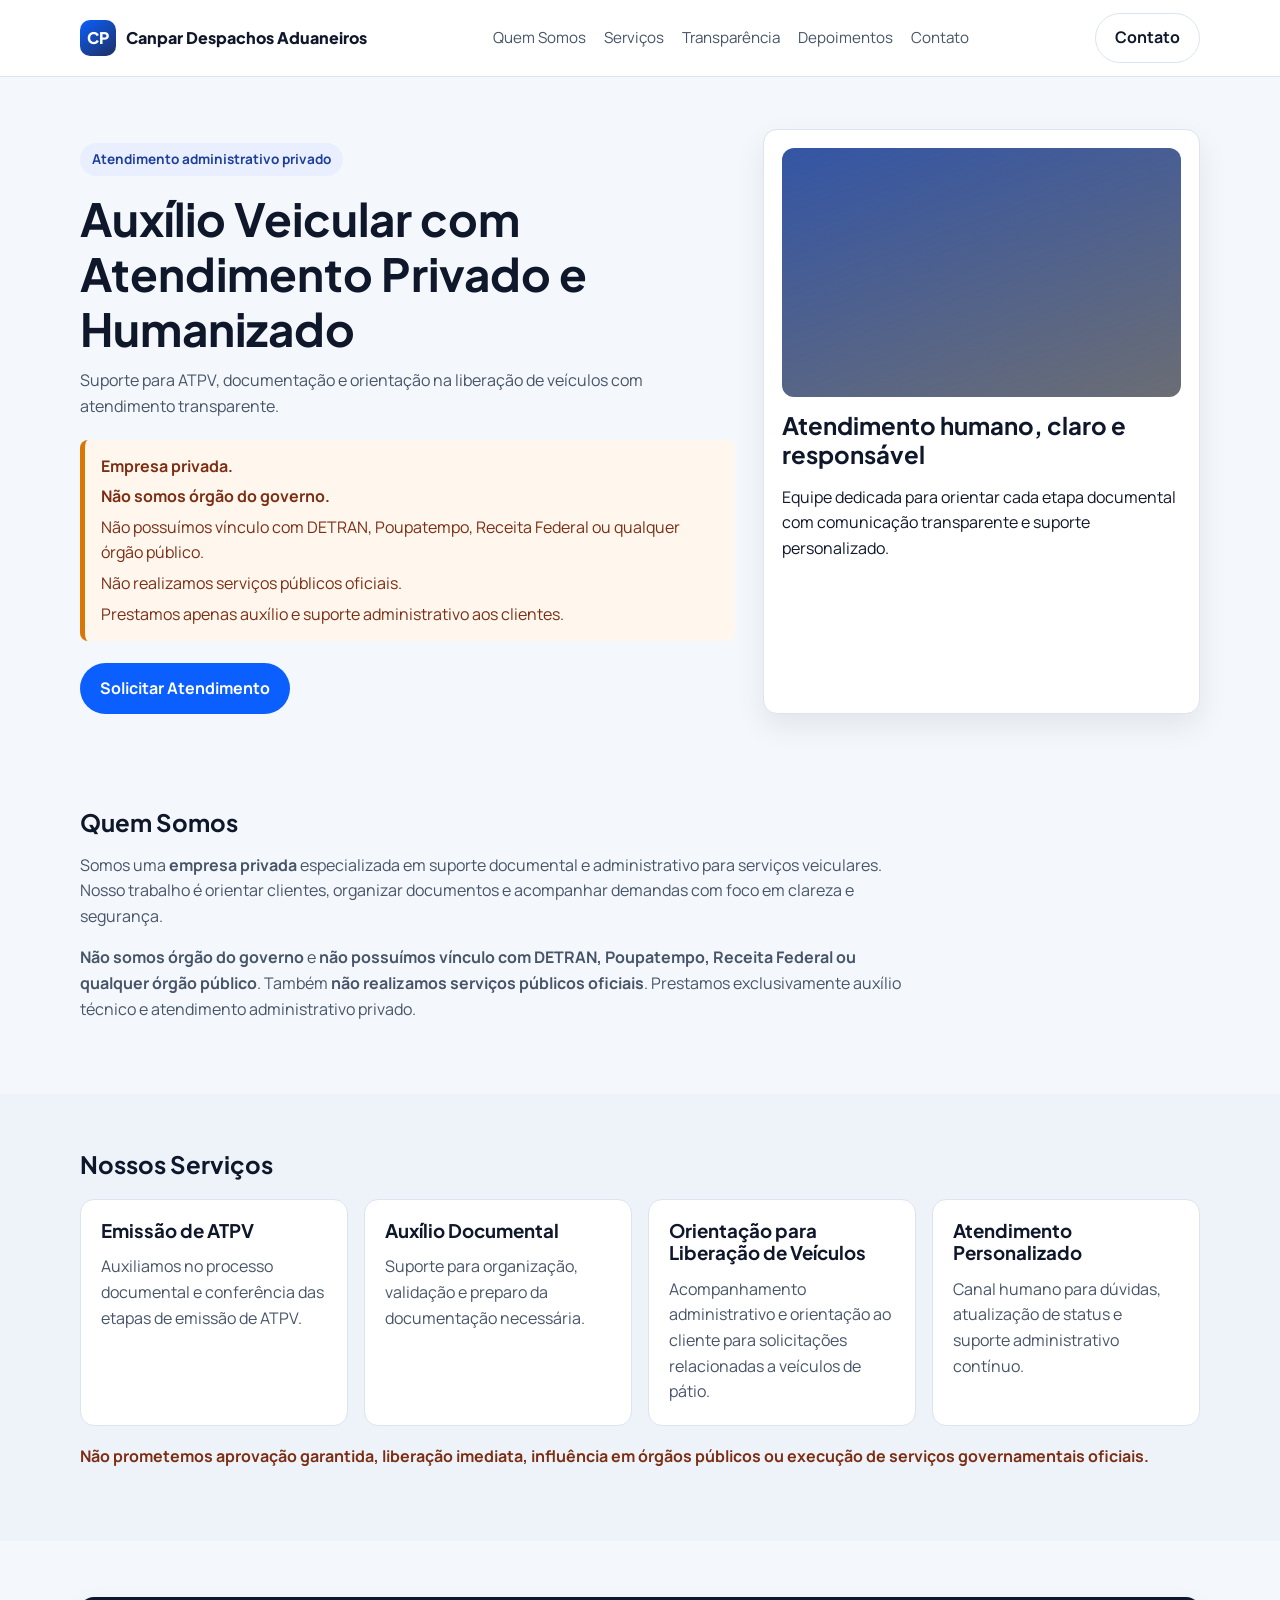
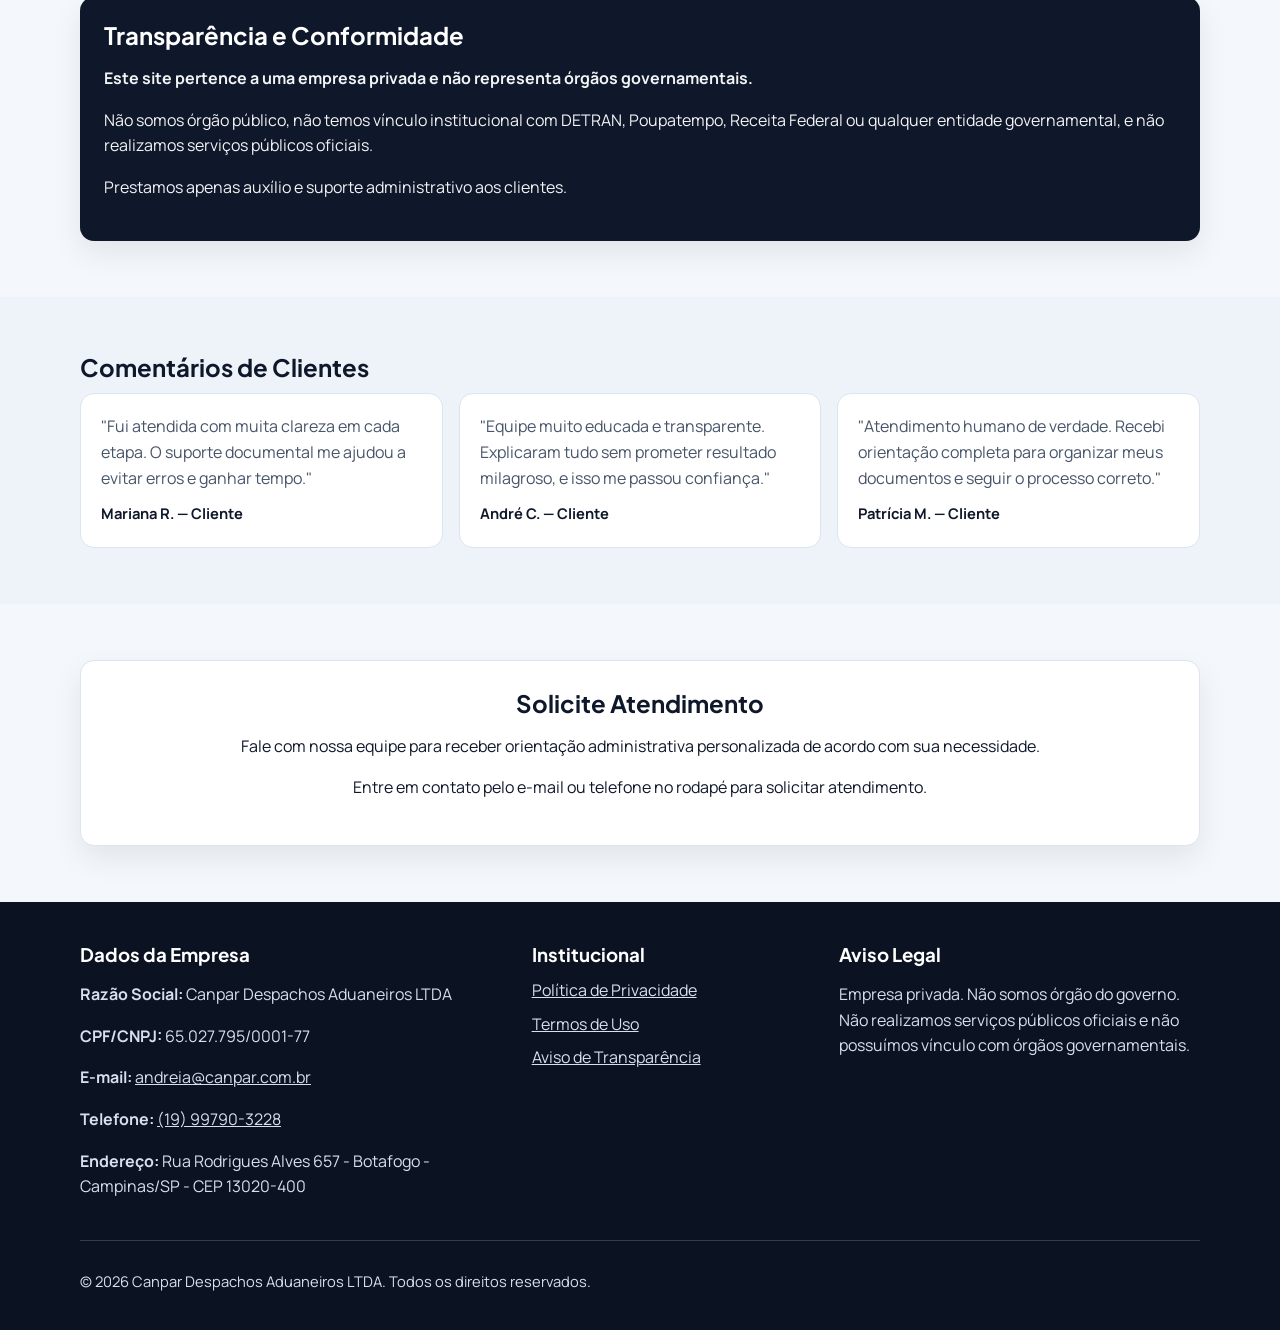
==== index.html @ b1c25ee6 "Add files via upload" ====
<!DOCTYPE html>
<html lang="pt-BR">
  <head>
    <meta charset="UTF-8" />
    <meta name="viewport" content="width=device-width, initial-scale=1.0" />
    <title>Canpar Despachos Aduaneiros | Atendimento Humanizado</title>
    <meta
      name="description"
      content="Empresa privada de auxílio veicular com suporte em ATPV, documentação e orientação administrativa para clientes."
    />
    <link rel="preconnect" href="https://fonts.googleapis.com" />
    <link rel="preconnect" href="https://fonts.gstatic.com" crossorigin />
    <link
      href="https://fonts.googleapis.com/css2?family=Manrope:wght@400;500;600;700;800&family=Plus+Jakarta+Sans:wght@500;600;700;800&display=swap"
      rel="stylesheet"
    />
    <link rel="stylesheet" href="./styles.css" />
  </head>
  <body>
    <header class="header">
      <div class="container nav">
        <a href="#inicio" class="logo" aria-label="Início">
          <span class="logo-mark">CP</span>
          <span class="logo-text">Canpar Despachos Aduaneiros</span>
        </a>
        <nav class="menu" aria-label="Navegação principal">
          <a href="#quem-somos">Quem Somos</a>
          <a href="#servicos">Serviços</a>
          <a href="#transparencia">Transparência</a>
          <a href="#depoimentos">Depoimentos</a>
          <a href="#contato">Contato</a>
        </nav>
        <a class="btn btn-secondary" href="#contato">Contato</a>
      </div>
    </header>

    <main id="inicio">
      <section class="hero">
        <div class="container hero-grid">
          <div class="hero-content">
            <p class="badge">Atendimento administrativo privado</p>
            <h1>Auxílio Veicular com Atendimento Privado e Humanizado</h1>
            <p class="subtitle">
              Suporte para ATPV, documentação e orientação na liberação de veículos com atendimento
              transparente.
            </p>

            <div class="hero-alert">
              <p><strong>Empresa privada.</strong></p>
              <p><strong>Não somos órgão do governo.</strong></p>
              <p>
                Não possuímos vínculo com DETRAN, Poupatempo, Receita Federal ou qualquer órgão
                público.
              </p>
              <p>Não realizamos serviços públicos oficiais.</p>
              <p>Prestamos apenas auxílio e suporte administrativo aos clientes.</p>
            </div>

            <div class="hero-actions">
              <a class="btn btn-primary" href="#contato">Solicitar Atendimento</a>
            </div>
          </div>

          <aside class="hero-card" aria-label="Ambiente de atendimento">
            <div class="hero-card-image" role="img" aria-label="Escritório moderno com atendimento ao cliente"></div>
            <h2>Atendimento humano, claro e responsável</h2>
            <p>
              Equipe dedicada para orientar cada etapa documental com comunicação transparente e suporte
              personalizado.
            </p>
          </aside>
        </div>
      </section>

      <section id="quem-somos" class="section">
        <div class="container">
          <h2>Quem Somos</h2>
          <p class="section-text">
            Somos uma <strong>empresa privada</strong> especializada em suporte documental e
            administrativo para serviços veiculares. Nosso trabalho é orientar clientes, organizar
            documentos e acompanhar demandas com foco em clareza e segurança.
          </p>
          <p class="section-text">
            <strong>Não somos órgão do governo</strong> e
            <strong>não possuímos vínculo com DETRAN, Poupatempo, Receita Federal ou qualquer órgão público</strong>.
            Também <strong>não realizamos serviços públicos oficiais</strong>. Prestamos exclusivamente
            auxílio técnico e atendimento administrativo privado.
          </p>
        </div>
      </section>

      <section id="servicos" class="section alt">
        <div class="container">
          <h2>Nossos Serviços</h2>
          <div class="cards">
            <article class="card">
              <h3>Emissão de ATPV</h3>
              <p>Auxiliamos no processo documental e conferência das etapas de emissão de ATPV.</p>
            </article>
            <article class="card">
              <h3>Auxílio Documental</h3>
              <p>Suporte para organização, validação e preparo da documentação necessária.</p>
            </article>
            <article class="card">
              <h3>Orientação para Liberação de Veículos</h3>
              <p>
                Acompanhamento administrativo e orientação ao cliente para solicitações relacionadas a
                veículos de pátio.
              </p>
            </article>
            <article class="card">
              <h3>Atendimento Personalizado</h3>
              <p>Canal humano para dúvidas, atualização de status e suporte administrativo contínuo.</p>
            </article>
          </div>
          <p class="disclaimer-inline">
            Não prometemos aprovação garantida, liberação imediata, influência em órgãos públicos ou
            execução de serviços governamentais oficiais.
          </p>
        </div>
      </section>

      <section id="transparencia" class="section">
        <div class="container">
          <div class="transparency-box">
            <h2>Transparência e Conformidade</h2>
            <p>
              <strong>Este site pertence a uma empresa privada e não representa órgãos governamentais.</strong>
            </p>
            <p>
              Não somos órgão público, não temos vínculo institucional com DETRAN, Poupatempo, Receita
              Federal ou qualquer entidade governamental, e não realizamos serviços públicos oficiais.
            </p>
            <p>Prestamos apenas auxílio e suporte administrativo aos clientes.</p>
          </div>
        </div>
      </section>

      <section id="depoimentos" class="section alt">
        <div class="container">
          <h2>Comentários de Clientes</h2>
          <div class="testimonials">
            <article class="testimonial">
              <p>
                "Fui atendida com muita clareza em cada etapa. O suporte documental me ajudou a evitar
                erros e ganhar tempo."
              </p>
              <span>Mariana R. — Cliente</span>
            </article>
            <article class="testimonial">
              <p>
                "Equipe muito educada e transparente. Explicaram tudo sem prometer resultado milagroso,
                e isso me passou confiança."
              </p>
              <span>André C. — Cliente</span>
            </article>
            <article class="testimonial">
              <p>
                "Atendimento humano de verdade. Recebi orientação completa para organizar meus documentos
                e seguir o processo correto."
              </p>
              <span>Patrícia M. — Cliente</span>
            </article>
          </div>
        </div>
      </section>

      <section id="contato" class="section">
        <div class="container contact-box">
          <h2>Solicite Atendimento</h2>
          <p>
            Fale com nossa equipe para receber orientação administrativa personalizada de acordo com sua
            necessidade.
          </p>
          <p>
            Entre em contato pelo e-mail ou telefone no rodapé para solicitar atendimento.
          </p>
        </div>
      </section>
    </main>

    <footer class="footer">
      <div class="container footer-grid">
        <div>
          <h3>Dados da Empresa</h3>
          <p><strong>Razão Social:</strong> <span data-company-name></span></p>
          <p><strong>CPF/CNPJ:</strong> <span data-company-document></span></p>
          <p><strong>E-mail:</strong> <a data-company-email href="#"></a></p>
          <p><strong>Telefone:</strong> <a data-company-phone href="#"></a></p>
          <p><strong>Endereço:</strong> <span data-company-address></span></p>
        </div>
        <div>
          <h3>Institucional</h3>
          <ul>
            <li><a href="./politica-de-privacidade.html">Política de Privacidade</a></li>
            <li><a href="./termos-de-uso.html">Termos de Uso</a></li>
            <li><a href="./aviso-de-transparencia.html">Aviso de Transparência</a></li>
          </ul>
        </div>
        <div>
          <h3>Aviso Legal</h3>
          <p>
            Empresa privada. Não somos órgão do governo. Não realizamos serviços públicos oficiais e não
            possuímos vínculo com órgãos governamentais.
          </p>
        </div>
      </div>
      <div class="container footer-bottom">
        <p>© <span data-current-year></span> <span data-company-name></span>. Todos os direitos reservados.</p>
      </div>
    </footer>

    <script src="./script.js"></script>
  </body>
</html>
---- styles.css ----
:root {
  --bg: #f4f7fb;
  --surface: #ffffff;
  --ink: #0f172a;
  --muted: #475569;
  --primary: #0b5fff;
  --primary-dark: #0848c2;
  --accent: #00a86b;
  --border: #dbe4ef;
  --radius: 14px;
  --shadow: 0 12px 30px rgba(15, 23, 42, 0.08);
}

*,
*::before,
*::after {
  box-sizing: border-box;
}

html,
body {
  margin: 0;
  padding: 0;
}

body {
  font-family: "Manrope", sans-serif;
  color: var(--ink);
  background: var(--bg);
  line-height: 1.6;
}

a {
  color: inherit;
  text-decoration: none;
}

.container {
  width: min(1120px, 92%);
  margin: 0 auto;
}

.header {
  position: sticky;
  top: 0;
  z-index: 20;
  background: rgba(255, 255, 255, 0.95);
  border-bottom: 1px solid var(--border);
  backdrop-filter: blur(8px);
}

.nav {
  min-height: 76px;
  display: flex;
  align-items: center;
  justify-content: space-between;
  gap: 16px;
}

.logo {
  display: flex;
  align-items: center;
  gap: 10px;
  font-family: "Plus Jakarta Sans", sans-serif;
  font-weight: 800;
}

.logo-mark {
  display: inline-flex;
  align-items: center;
  justify-content: center;
  width: 36px;
  height: 36px;
  border-radius: 10px;
  color: #fff;
  background: linear-gradient(145deg, var(--primary), #1e2f5e);
}

.menu {
  display: flex;
  align-items: center;
  gap: 18px;
  font-size: 0.95rem;
  color: var(--muted);
}

.menu a:hover {
  color: var(--ink);
}

.btn {
  display: inline-flex;
  align-items: center;
  justify-content: center;
  border-radius: 999px;
  border: 1px solid transparent;
  padding: 0.72rem 1.2rem;
  font-weight: 700;
  transition: 0.2s ease;
}

.btn-primary {
  background: var(--primary);
  color: #fff;
}

.btn-primary:hover {
  background: var(--primary-dark);
}

.btn-secondary {
  border-color: var(--border);
  background: var(--surface);
  color: var(--ink);
}

.btn-secondary:hover {
  border-color: #b8c7db;
}

.hero {
  padding: 52px 0 38px;
}

.hero-grid {
  display: grid;
  grid-template-columns: 1.2fr 0.8fr;
  gap: 28px;
  align-items: stretch;
}

.badge {
  display: inline-flex;
  padding: 6px 12px;
  border-radius: 999px;
  background: #e9efff;
  color: #1d3e9d;
  font-weight: 700;
  font-size: 0.85rem;
  margin-bottom: 16px;
}

h1,
h2,
h3 {
  margin: 0 0 12px;
  line-height: 1.2;
  font-family: "Plus Jakarta Sans", sans-serif;
}

h1 {
  font-size: clamp(1.9rem, 4vw, 2.85rem);
}

.subtitle {
  margin: 0 0 20px;
  color: var(--muted);
  max-width: 68ch;
}

.hero-alert {
  border-left: 5px solid #d97706;
  background: #fff7ed;
  border-radius: 8px;
  padding: 14px 16px;
  margin-bottom: 22px;
  color: #7c2d12;
}

.hero-alert p {
  margin: 0 0 5px;
}

.hero-alert p:last-child {
  margin-bottom: 0;
}

.hero-actions {
  display: flex;
  flex-wrap: wrap;
  gap: 12px;
}

.hero-card {
  background: var(--surface);
  border: 1px solid var(--border);
  border-radius: var(--radius);
  padding: 18px;
  box-shadow: var(--shadow);
}

.hero-card-image {
  width: 100%;
  aspect-ratio: 16 / 10;
  border-radius: 12px;
  margin-bottom: 14px;
  background:
    linear-gradient(160deg, rgba(13, 53, 148, 0.84), rgba(8, 12, 24, 0.6)),
    url("https://images.unsplash.com/photo-1497366216548-37526070297c?auto=format&fit=crop&w=1200&q=80")
      center/cover no-repeat;
}

.section {
  padding: 56px 0;
}

.alt {
  background: #eef3fa;
}

.section-text {
  color: var(--muted);
  max-width: 84ch;
}

.cards {
  display: grid;
  grid-template-columns: repeat(4, 1fr);
  gap: 16px;
  margin-top: 20px;
}

.card {
  background: var(--surface);
  border: 1px solid var(--border);
  border-radius: var(--radius);
  padding: 20px;
}

.card p {
  color: var(--muted);
  margin: 0;
}

.disclaimer-inline {
  margin-top: 18px;
  font-weight: 700;
  color: #7c2d12;
}

.transparency-box {
  background: #0f172a;
  color: #fff;
  border-radius: var(--radius);
  padding: 24px;
  box-shadow: var(--shadow);
}

.transparency-box p {
  opacity: 0.95;
}

.testimonials {
  display: grid;
  grid-template-columns: repeat(3, 1fr);
  gap: 16px;
}

.testimonial {
  background: var(--surface);
  border: 1px solid var(--border);
  border-radius: var(--radius);
  padding: 20px;
}

.testimonial p {
  margin: 0 0 10px;
  color: var(--muted);
}

.testimonial span {
  font-weight: 700;
  font-size: 0.92rem;
}

.contact-box {
  text-align: center;
  background: var(--surface);
  border: 1px solid var(--border);
  border-radius: var(--radius);
  padding: 28px;
  box-shadow: var(--shadow);
}

.footer {
  background: #0b1222;
  color: #d8e0ef;
  padding-top: 42px;
}

.footer-grid {
  display: grid;
  grid-template-columns: 1.2fr 0.8fr 1fr;
  gap: 18px;
}

.footer h3 {
  color: #fff;
}

.footer ul {
  list-style: none;
  padding: 0;
  margin: 0;
}

.footer li {
  margin-bottom: 8px;
}

.footer a {
  text-decoration: underline;
}

.footer-bottom {
  border-top: 1px solid rgba(216, 224, 239, 0.2);
  margin-top: 24px;
  padding: 14px 0 22px;
  font-size: 0.92rem;
}

@media (max-width: 1024px) {
  .menu {
    display: none;
  }

  .hero-grid {
    grid-template-columns: 1fr;
  }

  .cards {
    grid-template-columns: repeat(2, 1fr);
  }

  .testimonials {
    grid-template-columns: 1fr;
  }

  .footer-grid {
    grid-template-columns: 1fr;
  }
}

@media (max-width: 640px) {
  .hero {
    padding-top: 30px;
  }

  .cards {
    grid-template-columns: 1fr;
  }

}
.main-content {
  display: none;
}

.white-wrap {
  min-height: 100vh;
  display: flex;
  flex-direction: column;
  justify-content: center;
  align-items: center;
  text-align: center;
  padding: 24px;
  background: #f4f7fb;
  color: #1f2937;
}

.white-wrap h2 {
  margin: 0 0 8px;
  font-size: 32px;
}

.white-wrap p {
  margin: 0;
  color: #4b5563;
}
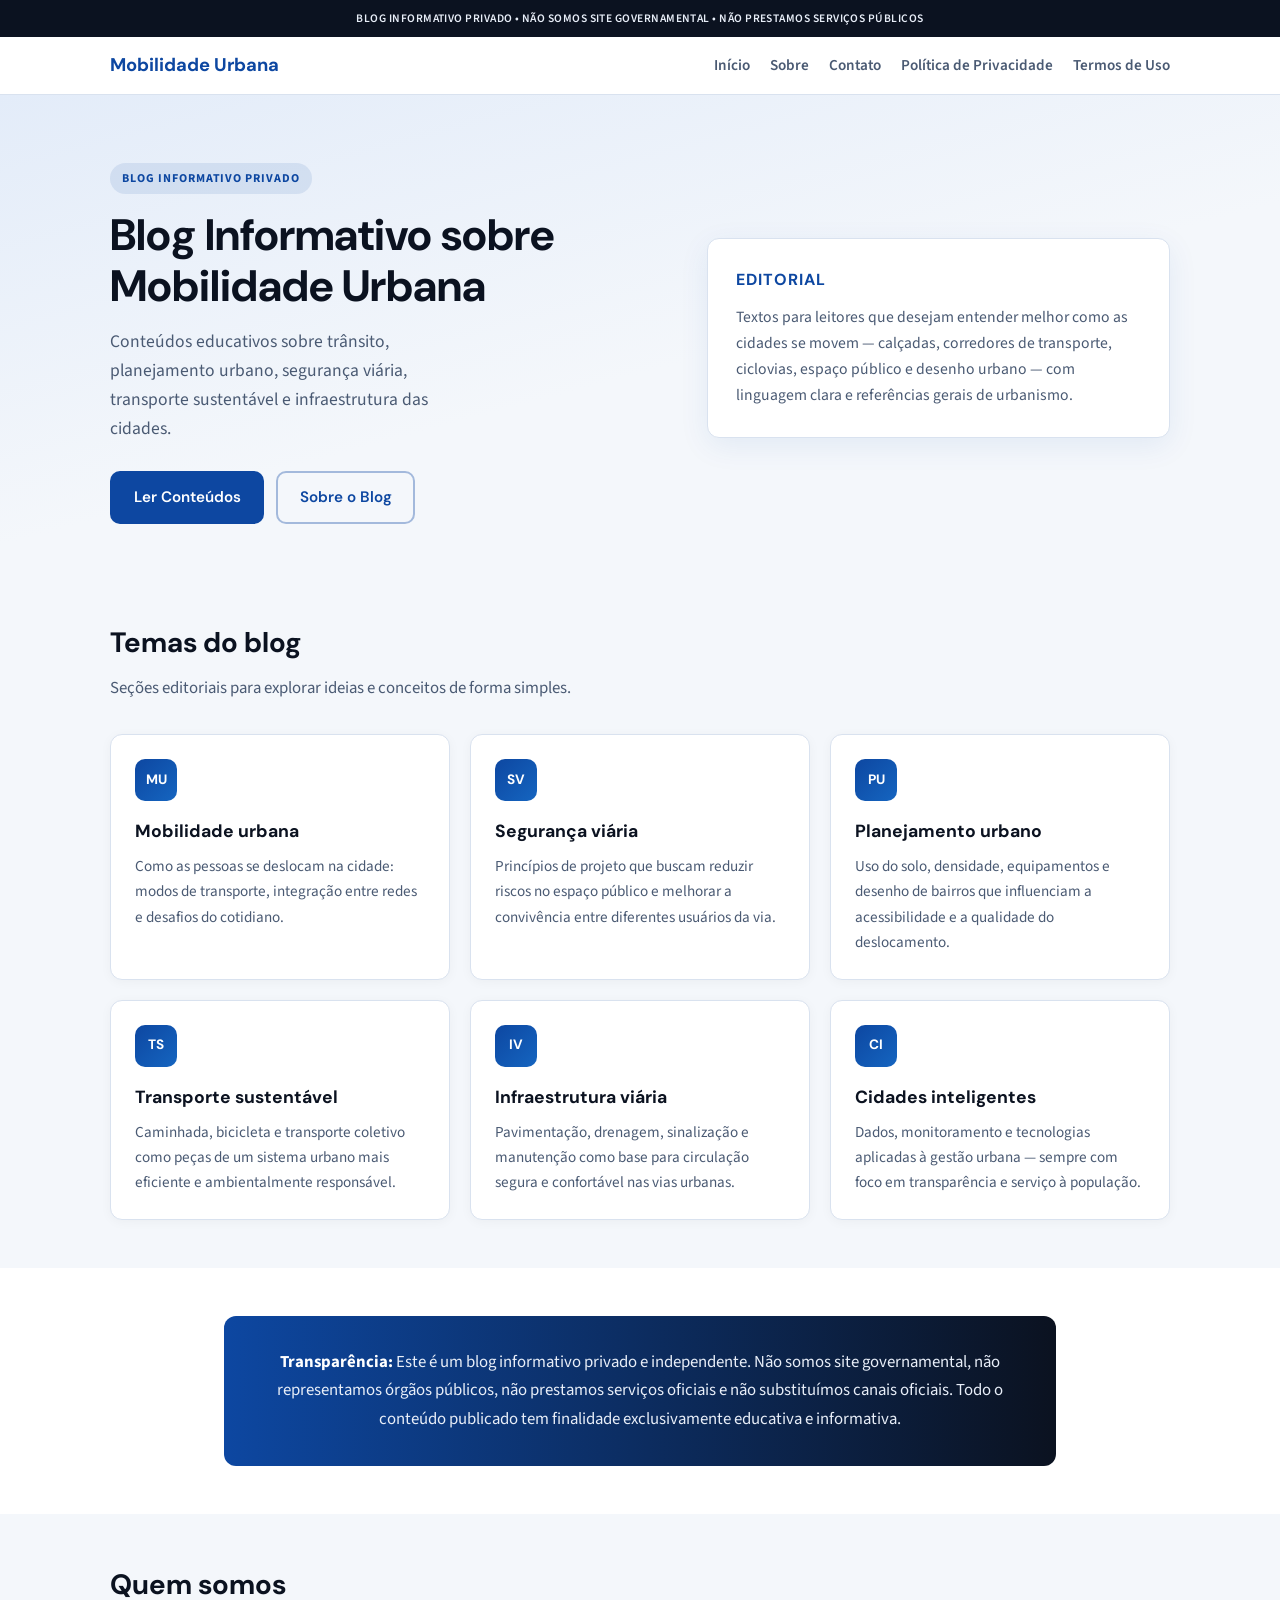
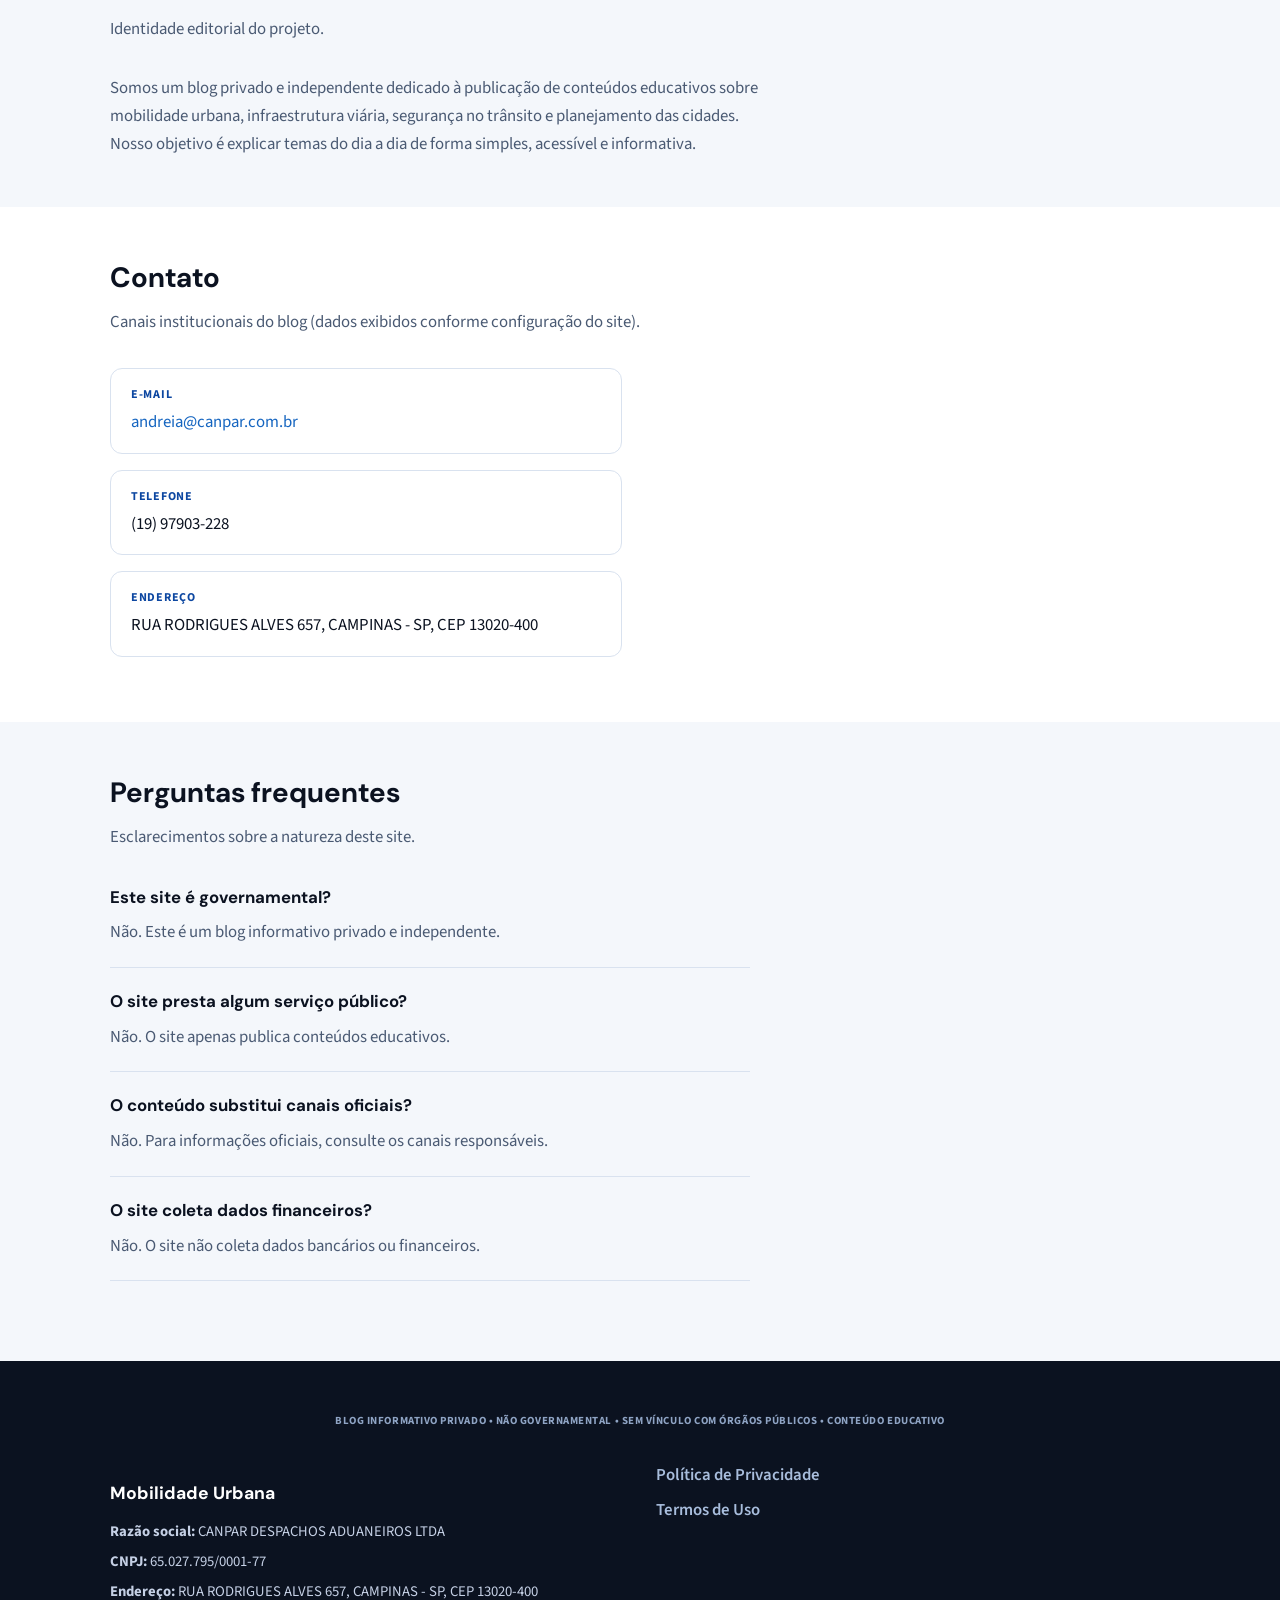
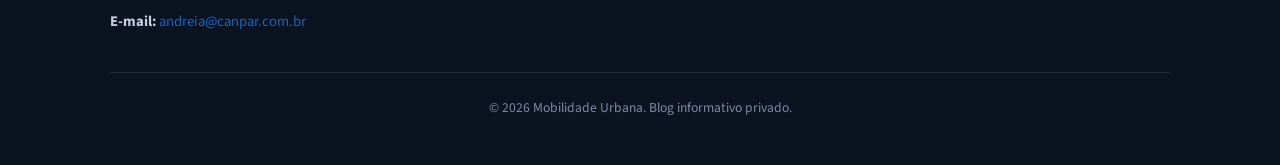
==== commit aebebded: "Add files via upload" ====
--- a/index.html
+++ b/index.html
@@ -1,215 +1,250 @@
-<!DOCTYPE html>
-<html lang="pt-BR">
-  <head>
-    <meta charset="UTF-8" />
-    <meta name="viewport" content="width=device-width, initial-scale=1.0" />
-    <title>Canpar Despachos Aduaneiros | Atendimento Humanizado</title>
-    <meta
-      name="description"
-      content="Empresa privada de auxílio veicular com suporte em ATPV, documentação e orientação administrativa para clientes."
-    />
-    <link rel="preconnect" href="https://fonts.googleapis.com" />
-    <link rel="preconnect" href="https://fonts.gstatic.com" crossorigin />
-    <link
-      href="https://fonts.googleapis.com/css2?family=Manrope:wght@400;500;600;700;800&family=Plus+Jakarta+Sans:wght@500;600;700;800&display=swap"
-      rel="stylesheet"
-    />
-    <link rel="stylesheet" href="./styles.css" />
-  </head>
-  <body>
-    <header class="header">
-      <div class="container nav">
-        <a href="#inicio" class="logo" aria-label="Início">
-          <span class="logo-mark">CP</span>
-          <span class="logo-text">Canpar Despachos Aduaneiros</span>
-        </a>
-        <nav class="menu" aria-label="Navegação principal">
-          <a href="#quem-somos">Quem Somos</a>
-          <a href="#servicos">Serviços</a>
-          <a href="#transparencia">Transparência</a>
-          <a href="#depoimentos">Depoimentos</a>
-          <a href="#contato">Contato</a>
-        </nav>
-        <a class="btn btn-secondary" href="#contato">Contato</a>
-      </div>
-    </header>
-
-    <main id="inicio">
-      <section class="hero">
-        <div class="container hero-grid">
-          <div class="hero-content">
-            <p class="badge">Atendimento administrativo privado</p>
-            <h1>Auxílio Veicular com Atendimento Privado e Humanizado</h1>
-            <p class="subtitle">
-              Suporte para ATPV, documentação e orientação na liberação de veículos com atendimento
-              transparente.
-            </p>
-
-            <div class="hero-alert">
-              <p><strong>Empresa privada.</strong></p>
-              <p><strong>Não somos órgão do governo.</strong></p>
-              <p>
-                Não possuímos vínculo com DETRAN, Poupatempo, Receita Federal ou qualquer órgão
-                público.
-              </p>
-              <p>Não realizamos serviços públicos oficiais.</p>
-              <p>Prestamos apenas auxílio e suporte administrativo aos clientes.</p>
-            </div>
-
-            <div class="hero-actions">
-              <a class="btn btn-primary" href="#contato">Solicitar Atendimento</a>
-            </div>
-          </div>
-
-          <aside class="hero-card" aria-label="Ambiente de atendimento">
-            <div class="hero-card-image" role="img" aria-label="Escritório moderno com atendimento ao cliente"></div>
-            <h2>Atendimento humano, claro e responsável</h2>
-            <p>
-              Equipe dedicada para orientar cada etapa documental com comunicação transparente e suporte
-              personalizado.
-            </p>
-          </aside>
-        </div>
-      </section>
-
-      <section id="quem-somos" class="section">
-        <div class="container">
-          <h2>Quem Somos</h2>
-          <p class="section-text">
-            Somos uma <strong>empresa privada</strong> especializada em suporte documental e
-            administrativo para serviços veiculares. Nosso trabalho é orientar clientes, organizar
-            documentos e acompanhar demandas com foco em clareza e segurança.
-          </p>
-          <p class="section-text">
-            <strong>Não somos órgão do governo</strong> e
-            <strong>não possuímos vínculo com DETRAN, Poupatempo, Receita Federal ou qualquer órgão público</strong>.
-            Também <strong>não realizamos serviços públicos oficiais</strong>. Prestamos exclusivamente
-            auxílio técnico e atendimento administrativo privado.
-          </p>
-        </div>
-      </section>
-
-      <section id="servicos" class="section alt">
-        <div class="container">
-          <h2>Nossos Serviços</h2>
-          <div class="cards">
-            <article class="card">
-              <h3>Emissão de ATPV</h3>
-              <p>Auxiliamos no processo documental e conferência das etapas de emissão de ATPV.</p>
-            </article>
-            <article class="card">
-              <h3>Auxílio Documental</h3>
-              <p>Suporte para organização, validação e preparo da documentação necessária.</p>
-            </article>
-            <article class="card">
-              <h3>Orientação para Liberação de Veículos</h3>
-              <p>
-                Acompanhamento administrativo e orientação ao cliente para solicitações relacionadas a
-                veículos de pátio.
-              </p>
-            </article>
-            <article class="card">
-              <h3>Atendimento Personalizado</h3>
-              <p>Canal humano para dúvidas, atualização de status e suporte administrativo contínuo.</p>
-            </article>
-          </div>
-          <p class="disclaimer-inline">
-            Não prometemos aprovação garantida, liberação imediata, influência em órgãos públicos ou
-            execução de serviços governamentais oficiais.
-          </p>
-        </div>
-      </section>
-
-      <section id="transparencia" class="section">
-        <div class="container">
-          <div class="transparency-box">
-            <h2>Transparência e Conformidade</h2>
-            <p>
-              <strong>Este site pertence a uma empresa privada e não representa órgãos governamentais.</strong>
-            </p>
-            <p>
-              Não somos órgão público, não temos vínculo institucional com DETRAN, Poupatempo, Receita
-              Federal ou qualquer entidade governamental, e não realizamos serviços públicos oficiais.
-            </p>
-            <p>Prestamos apenas auxílio e suporte administrativo aos clientes.</p>
-          </div>
-        </div>
-      </section>
-
-      <section id="depoimentos" class="section alt">
-        <div class="container">
-          <h2>Comentários de Clientes</h2>
-          <div class="testimonials">
-            <article class="testimonial">
-              <p>
-                "Fui atendida com muita clareza em cada etapa. O suporte documental me ajudou a evitar
-                erros e ganhar tempo."
-              </p>
-              <span>Mariana R. — Cliente</span>
-            </article>
-            <article class="testimonial">
-              <p>
-                "Equipe muito educada e transparente. Explicaram tudo sem prometer resultado milagroso,
-                e isso me passou confiança."
-              </p>
-              <span>André C. — Cliente</span>
-            </article>
-            <article class="testimonial">
-              <p>
-                "Atendimento humano de verdade. Recebi orientação completa para organizar meus documentos
-                e seguir o processo correto."
-              </p>
-              <span>Patrícia M. — Cliente</span>
-            </article>
-          </div>
-        </div>
-      </section>
-
-      <section id="contato" class="section">
-        <div class="container contact-box">
-          <h2>Solicite Atendimento</h2>
-          <p>
-            Fale com nossa equipe para receber orientação administrativa personalizada de acordo com sua
-            necessidade.
-          </p>
-          <p>
-            Entre em contato pelo e-mail ou telefone no rodapé para solicitar atendimento.
-          </p>
-        </div>
-      </section>
-    </main>
-
-    <footer class="footer">
-      <div class="container footer-grid">
-        <div>
-          <h3>Dados da Empresa</h3>
-          <p><strong>Razão Social:</strong> <span data-company-name></span></p>
-          <p><strong>CPF/CNPJ:</strong> <span data-company-document></span></p>
-          <p><strong>E-mail:</strong> <a data-company-email href="#"></a></p>
-          <p><strong>Telefone:</strong> <a data-company-phone href="#"></a></p>
-          <p><strong>Endereço:</strong> <span data-company-address></span></p>
-        </div>
-        <div>
-          <h3>Institucional</h3>
-          <ul>
-            <li><a href="./politica-de-privacidade.html">Política de Privacidade</a></li>
-            <li><a href="./termos-de-uso.html">Termos de Uso</a></li>
-            <li><a href="./aviso-de-transparencia.html">Aviso de Transparência</a></li>
-          </ul>
-        </div>
-        <div>
-          <h3>Aviso Legal</h3>
-          <p>
-            Empresa privada. Não somos órgão do governo. Não realizamos serviços públicos oficiais e não
-            possuímos vínculo com órgãos governamentais.
-          </p>
-        </div>
-      </div>
-      <div class="container footer-bottom">
-        <p>© <span data-current-year></span> <span data-company-name></span>. Todos os direitos reservados.</p>
-      </div>
-    </footer>
-
-    <script src="./script.js"></script>
-  </body>
-</html>+<!DOCTYPE html>
+<html lang="pt-BR">
+  <head>
+    <meta charset="UTF-8" />
+    <meta name="viewport" content="width=device-width, initial-scale=1" />
+    <meta
+      name="description"
+      content="Blog informativo privado sobre mobilidade urbana, planejamento das cidades, segurança viária e infraestrutura. Conteúdo educativo, sem vínculo governamental."
+    />
+    <title>Blog Informativo — Mobilidade Urbana</title>
+    <link rel="preconnect" href="https://fonts.googleapis.com" />
+    <link rel="preconnect" href="https://fonts.gstatic.com" crossorigin />
+    <link
+      href="https://fonts.googleapis.com/css2?family=DM+Sans:ital,opsz,wght@0,9..40,500;0,9..40,700;1,9..40,500&family=Source+Sans+3:ital,wght@0,400;0,600;1,400&display=swap"
+      rel="stylesheet"
+    />
+    <link rel="stylesheet" href="css/styles.css" />
+  </head>
+  <body>
+    <a class="skip-link" href="#conteudo-principal">Ir para o conteúdo</a>
+
+    <div class="top-bar" role="note">
+      BLOG INFORMATIVO PRIVADO • NÃO SOMOS SITE GOVERNAMENTAL • NÃO PRESTAMOS SERVIÇOS PÚBLICOS
+    </div>
+
+    <header class="site-header">
+      <div class="header-inner">
+        <a class="logo" href="index.html" aria-label="Página inicial"
+          ><span data-site-brand></span></a
+        >
+        <button
+          class="nav-toggle"
+          type="button"
+          data-nav-toggle
+          aria-expanded="false"
+          aria-controls="menu-principal"
+        >
+          Menu
+        </button>
+        <nav class="nav-main" id="menu-principal" data-nav-panel aria-label="Principal">
+          <ul>
+            <li><a href="#inicio">Início</a></li>
+            <li><a href="#sobre">Sobre</a></li>
+            <li><a href="#contato">Contato</a></li>
+            <li><a href="privacidade.html">Política de Privacidade</a></li>
+            <li><a href="termos.html">Termos de Uso</a></li>
+          </ul>
+        </nav>
+      </div>
+    </header>
+
+    <main id="conteudo-principal">
+      <section id="inicio" class="hero" aria-labelledby="hero-titulo">
+        <div class="wrap hero-grid">
+          <div>
+            <p class="hero-badge">Blog informativo privado</p>
+            <h1 id="hero-titulo">Blog Informativo sobre Mobilidade Urbana</h1>
+            <p class="lead">
+              Conteúdos educativos sobre trânsito, planejamento urbano, segurança viária, transporte
+              sustentável e infraestrutura das cidades.
+            </p>
+            <div class="hero-actions">
+              <a class="btn btn-primary" href="#temas">Ler Conteúdos</a>
+              <a class="btn btn-ghost" href="#sobre">Sobre o Blog</a>
+            </div>
+          </div>
+          <aside class="hero-panel" aria-label="Resumo editorial">
+            <h2>Editorial</h2>
+            <p>
+              Textos para leitores que desejam entender melhor como as cidades se movem — calçadas,
+              corredores de transporte, ciclovias, espaço público e desenho urbano — com linguagem
+              clara e referências gerais de urbanismo.
+            </p>
+          </aside>
+        </div>
+      </section>
+
+      <section id="temas" class="section" aria-labelledby="temas-titulo">
+        <div class="wrap">
+          <header class="section-head">
+            <h2 id="temas-titulo">Temas do blog</h2>
+            <p>Seções editoriais para explorar ideias e conceitos de forma simples.</p>
+          </header>
+          <div class="cards">
+            <article class="card">
+              <div class="card-icon" aria-hidden="true">MU</div>
+              <h3>Mobilidade urbana</h3>
+              <p>
+                Como as pessoas se deslocam na cidade: modos de transporte, integração entre redes e
+                desafios do cotidiano.
+              </p>
+            </article>
+            <article class="card">
+              <div class="card-icon" aria-hidden="true">SV</div>
+              <h3>Segurança viária</h3>
+              <p>
+                Princípios de projeto que buscam reduzir riscos no espaço público e melhorar a
+                convivência entre diferentes usuários da via.
+              </p>
+            </article>
+            <article class="card">
+              <div class="card-icon" aria-hidden="true">PU</div>
+              <h3>Planejamento urbano</h3>
+              <p>
+                Uso do solo, densidade, equipamentos e desenho de bairros que influenciam a
+                acessibilidade e a qualidade do deslocamento.
+              </p>
+            </article>
+            <article class="card">
+              <div class="card-icon" aria-hidden="true">TS</div>
+              <h3>Transporte sustentável</h3>
+              <p>
+                Caminhada, bicicleta e transporte coletivo como peças de um sistema urbano mais
+                eficiente e ambientalmente responsável.
+              </p>
+            </article>
+            <article class="card">
+              <div class="card-icon" aria-hidden="true">IV</div>
+              <h3>Infraestrutura viária</h3>
+              <p>
+                Pavimentação, drenagem, sinalização e manutenção como base para circulação segura e
+                confortável nas vias urbanas.
+              </p>
+            </article>
+            <article class="card">
+              <div class="card-icon" aria-hidden="true">CI</div>
+              <h3>Cidades inteligentes</h3>
+              <p>
+                Dados, monitoramento e tecnologias aplicadas à gestão urbana — sempre com foco em
+                transparência e serviço à população.
+              </p>
+            </article>
+          </div>
+        </div>
+      </section>
+
+      <section class="section section-alt" aria-label="Aviso de transparência">
+        <div class="wrap">
+          <p class="notice">
+            <strong>Transparência:</strong> Este é um blog informativo privado e independente. Não
+            somos site governamental, não representamos órgãos públicos, não prestamos serviços
+            oficiais e não substituímos canais oficiais. Todo o conteúdo publicado tem finalidade
+            exclusivamente educativa e informativa.
+          </p>
+        </div>
+      </section>
+
+      <section id="sobre" class="section" aria-labelledby="sobre-titulo">
+        <div class="wrap">
+          <header class="section-head">
+            <h2 id="sobre-titulo">Quem somos</h2>
+            <p>Identidade editorial do projeto.</p>
+          </header>
+          <div class="about-block">
+            <p>
+              Somos um blog privado e independente dedicado à publicação de conteúdos educativos
+              sobre mobilidade urbana, infraestrutura viária, segurança no trânsito e planejamento
+              das cidades. Nosso objetivo é explicar temas do dia a dia de forma simples, acessível e
+              informativa.
+            </p>
+          </div>
+        </div>
+      </section>
+
+      <section id="contato" class="section section-alt" aria-labelledby="contato-titulo">
+        <div class="wrap">
+          <header class="section-head">
+            <h2 id="contato-titulo">Contato</h2>
+            <p>Canais institucionais do blog (dados exibidos conforme configuração do site).</p>
+          </header>
+          <dl class="contact-grid">
+            <div class="contact-item">
+              <dt>E-mail</dt>
+              <dd><a data-site="email"></a></dd>
+            </div>
+            <div class="contact-item">
+              <dt>Telefone</dt>
+              <dd data-site="telefone"></dd>
+            </div>
+            <div class="contact-item">
+              <dt>Endereço</dt>
+              <dd data-site="endereco"></dd>
+            </div>
+          </dl>
+        </div>
+      </section>
+
+      <section class="section" aria-labelledby="faq-titulo">
+        <div class="wrap">
+          <header class="section-head">
+            <h2 id="faq-titulo">Perguntas frequentes</h2>
+            <p>Esclarecimentos sobre a natureza deste site.</p>
+          </header>
+          <ul class="faq-list">
+            <li class="faq-item">
+              <h3>Este site é governamental?</h3>
+              <p>Não. Este é um blog informativo privado e independente.</p>
+            </li>
+            <li class="faq-item">
+              <h3>O site presta algum serviço público?</h3>
+              <p>Não. O site apenas publica conteúdos educativos.</p>
+            </li>
+            <li class="faq-item">
+              <h3>O conteúdo substitui canais oficiais?</h3>
+              <p>Não. Para informações oficiais, consulte os canais responsáveis.</p>
+            </li>
+            <li class="faq-item">
+              <h3>O site coleta dados financeiros?</h3>
+              <p>Não. O site não coleta dados bancários ou financeiros.</p>
+            </li>
+          </ul>
+        </div>
+      </section>
+    </main>
+
+    <footer class="site-footer">
+      <div class="wrap">
+        <p class="footer-disclaimer">
+          BLOG INFORMATIVO PRIVADO • NÃO GOVERNAMENTAL • SEM VÍNCULO COM ÓRGÃOS PÚBLICOS • CONTEÚDO
+          EDUCATIVO
+        </p>
+        <div class="footer-grid">
+          <div>
+            <p class="footer-brand" data-site-brand></p>
+            <div class="footer-meta">
+              <p><strong>Razão social:</strong> <span data-site="razaoSocial"></span></p>
+              <p><strong>CNPJ:</strong> <span data-site="cnpj"></span></p>
+              <p><strong>Endereço:</strong> <span data-site="endereco"></span></p>
+              <p>
+                <strong>E-mail:</strong>
+                <a data-site="email"></a>
+              </p>
+            </div>
+          </div>
+          <div class="footer-links">
+            <a href="privacidade.html">Política de Privacidade</a>
+            <a href="termos.html">Termos de Uso</a>
+          </div>
+        </div>
+        <p class="footer-copy">© <span id="ano-atual"></span> <span data-site-brand></span>. Blog informativo privado.</p>
+      </div>
+    </footer>
+
+    <script src="js/site-config.js"></script>
+    <script src="js/nav.js"></script>
+    <script>
+      document.getElementById("ano-atual").textContent = new Date().getFullYear();
+    </script>
+  </body>
+</html>
--- a/css/styles.css
+++ b/css/styles.css
@@ -0,0 +1,550 @@
+:root {
+  --color-bg: #f4f7fb;
+  --color-surface: #ffffff;
+  --color-ink: #0b1220;
+  --color-muted: #4a5a73;
+  --color-accent: #0d47a1;
+  --color-accent-soft: #1565c0;
+  --color-border: #d9e2ef;
+  --font-display: "DM Sans", system-ui, sans-serif;
+  --font-body: "Source Sans 3", system-ui, sans-serif;
+  --radius: 12px;
+  --shadow: 0 8px 30px rgba(13, 71, 161, 0.08);
+  --max: 1100px;
+}
+
+*,
+*::before,
+*::after {
+  box-sizing: border-box;
+}
+
+html {
+  scroll-behavior: smooth;
+}
+
+body {
+  margin: 0;
+  font-family: var(--font-body);
+  font-size: 1.05rem;
+  line-height: 1.65;
+  color: var(--color-ink);
+  background: var(--color-bg);
+}
+
+@media (prefers-reduced-motion: reduce) {
+  html {
+    scroll-behavior: auto;
+  }
+}
+
+a {
+  color: var(--color-accent-soft);
+  text-decoration: none;
+}
+
+a:hover {
+  text-decoration: underline;
+}
+
+img {
+  max-width: 100%;
+  height: auto;
+}
+
+.skip-link {
+  position: absolute;
+  left: -9999px;
+  z-index: 999;
+  padding: 0.75rem 1rem;
+  background: var(--color-accent);
+  color: #fff;
+}
+
+.skip-link:focus {
+  left: 0.5rem;
+  top: 0.5rem;
+}
+
+.top-bar {
+  background: var(--color-ink);
+  color: #e8eef8;
+  font-size: 0.72rem;
+  letter-spacing: 0.04em;
+  text-transform: uppercase;
+  text-align: center;
+  padding: 0.55rem 1rem;
+  font-weight: 600;
+}
+
+.site-header {
+  background: var(--color-surface);
+  border-bottom: 1px solid var(--color-border);
+  position: sticky;
+  top: 0;
+  z-index: 50;
+}
+
+.header-inner {
+  max-width: var(--max);
+  margin: 0 auto;
+  padding: 0.85rem 1.25rem;
+  display: flex;
+  flex-wrap: wrap;
+  align-items: center;
+  justify-content: space-between;
+  gap: 1rem;
+}
+
+.logo {
+  font-family: var(--font-display);
+  font-weight: 700;
+  font-size: 1.15rem;
+  color: var(--color-ink);
+}
+
+.logo span {
+  color: var(--color-accent);
+}
+
+.nav-toggle {
+  display: none;
+  border: 1px solid var(--color-border);
+  background: var(--color-surface);
+  padding: 0.5rem 0.75rem;
+  border-radius: 8px;
+  cursor: pointer;
+  font-family: inherit;
+  font-size: 0.9rem;
+}
+
+.nav-main ul {
+  list-style: none;
+  margin: 0;
+  padding: 0;
+  display: flex;
+  flex-wrap: wrap;
+  gap: 0.35rem 1.25rem;
+  align-items: center;
+}
+
+.nav-main a {
+  color: var(--color-muted);
+  font-weight: 600;
+  font-size: 0.95rem;
+  text-decoration: none;
+}
+
+.nav-main a:hover {
+  color: var(--color-accent);
+}
+
+.wrap {
+  max-width: var(--max);
+  margin: 0 auto;
+  padding: 0 1.25rem;
+}
+
+.hero {
+  padding: 3.5rem 0 3rem;
+  background: linear-gradient(165deg, #e3ecf9 0%, var(--color-bg) 55%);
+}
+
+.hero-grid {
+  display: grid;
+  gap: 2rem;
+  align-items: center;
+}
+
+@media (min-width: 880px) {
+  .hero-grid {
+    grid-template-columns: 1.1fr 0.9fr;
+  }
+}
+
+.hero-badge {
+  display: inline-block;
+  font-size: 0.75rem;
+  font-weight: 700;
+  letter-spacing: 0.08em;
+  text-transform: uppercase;
+  color: var(--color-accent);
+  background: rgba(13, 71, 161, 0.1);
+  padding: 0.35rem 0.75rem;
+  border-radius: 999px;
+  margin-bottom: 1rem;
+}
+
+.hero h1 {
+  font-family: var(--font-display);
+  font-size: clamp(2rem, 4vw, 2.75rem);
+  line-height: 1.15;
+  margin: 0 0 1rem;
+  color: var(--color-ink);
+}
+
+.hero p.lead {
+  margin: 0 0 1.75rem;
+  color: var(--color-muted);
+  font-size: 1.1rem;
+  max-width: 36ch;
+}
+
+.hero-actions {
+  display: flex;
+  flex-wrap: wrap;
+  gap: 0.75rem;
+}
+
+.btn {
+  display: inline-flex;
+  align-items: center;
+  justify-content: center;
+  padding: 0.75rem 1.35rem;
+  border-radius: 10px;
+  font-family: var(--font-display);
+  font-weight: 600;
+  font-size: 0.95rem;
+  border: 2px solid transparent;
+  cursor: pointer;
+  text-decoration: none;
+  transition: background 0.2s ease, color 0.2s ease, border-color 0.2s ease;
+}
+
+.btn-primary {
+  background: var(--color-accent);
+  color: #fff;
+}
+
+.btn-primary:hover {
+  background: var(--color-accent-soft);
+  color: #fff;
+  text-decoration: none;
+}
+
+.btn-ghost {
+  background: transparent;
+  color: var(--color-accent);
+  border-color: rgba(13, 71, 161, 0.35);
+}
+
+.btn-ghost:hover {
+  background: rgba(13, 71, 161, 0.06);
+  text-decoration: none;
+}
+
+.hero-panel {
+  background: var(--color-surface);
+  border: 1px solid var(--color-border);
+  border-radius: var(--radius);
+  box-shadow: var(--shadow);
+  padding: 1.75rem;
+}
+
+.hero-panel h2 {
+  font-family: var(--font-display);
+  font-size: 1rem;
+  margin: 0 0 0.75rem;
+  color: var(--color-accent);
+  text-transform: uppercase;
+  letter-spacing: 0.06em;
+}
+
+.hero-panel p {
+  margin: 0;
+  color: var(--color-muted);
+  font-size: 0.98rem;
+}
+
+.section {
+  padding: 3rem 0;
+}
+
+.section-alt {
+  background: var(--color-surface);
+}
+
+.section-head {
+  max-width: 40rem;
+  margin-bottom: 2rem;
+}
+
+.section-head h2 {
+  font-family: var(--font-display);
+  font-size: 1.75rem;
+  margin: 0 0 0.5rem;
+}
+
+.section-head p {
+  margin: 0;
+  color: var(--color-muted);
+}
+
+.cards {
+  display: grid;
+  gap: 1.25rem;
+  grid-template-columns: repeat(auto-fill, minmax(260px, 1fr));
+}
+
+.card {
+  background: var(--color-surface);
+  border: 1px solid var(--color-border);
+  border-radius: var(--radius);
+  padding: 1.5rem;
+  box-shadow: 0 2px 12px rgba(11, 18, 32, 0.04);
+  transition: border-color 0.2s ease, box-shadow 0.2s ease;
+}
+
+.card:hover {
+  border-color: rgba(13, 71, 161, 0.35);
+  box-shadow: var(--shadow);
+}
+
+.card-icon {
+  width: 42px;
+  height: 42px;
+  border-radius: 10px;
+  background: linear-gradient(135deg, #0d47a1, #1565c0);
+  color: #fff;
+  display: flex;
+  align-items: center;
+  justify-content: center;
+  font-weight: 700;
+  font-family: var(--font-display);
+  font-size: 0.85rem;
+  margin-bottom: 1rem;
+}
+
+.card h3 {
+  font-family: var(--font-display);
+  font-size: 1.1rem;
+  margin: 0 0 0.5rem;
+}
+
+.card p {
+  margin: 0;
+  color: var(--color-muted);
+  font-size: 0.95rem;
+}
+
+.notice {
+  background: linear-gradient(90deg, #0d47a1, #0b1220);
+  color: #e8eef8;
+  padding: 2rem 1.5rem;
+  border-radius: var(--radius);
+  text-align: center;
+  font-size: 1.05rem;
+  line-height: 1.7;
+  max-width: 52rem;
+  margin: 0 auto;
+}
+
+.notice strong {
+  color: #fff;
+}
+
+.about-block {
+  max-width: 42rem;
+}
+
+.about-block p {
+  color: var(--color-muted);
+  margin: 0 0 1rem;
+}
+
+.about-block p:last-child {
+  margin-bottom: 0;
+}
+
+.faq-list {
+  max-width: 40rem;
+  margin: 0;
+  padding: 0;
+  list-style: none;
+}
+
+.faq-item {
+  border-bottom: 1px solid var(--color-border);
+  padding: 1.25rem 0;
+}
+
+.faq-item:first-child {
+  padding-top: 0;
+}
+
+.faq-item h3 {
+  font-family: var(--font-display);
+  font-size: 1.05rem;
+  margin: 0 0 0.5rem;
+  color: var(--color-ink);
+}
+
+.faq-item p {
+  margin: 0;
+  color: var(--color-muted);
+}
+
+.contact-grid {
+  display: grid;
+  gap: 1rem;
+  max-width: 32rem;
+}
+
+.contact-item {
+  background: var(--color-surface);
+  border: 1px solid var(--color-border);
+  border-radius: var(--radius);
+  padding: 1rem 1.25rem;
+}
+
+.contact-item dt {
+  font-size: 0.75rem;
+  text-transform: uppercase;
+  letter-spacing: 0.06em;
+  color: var(--color-accent);
+  font-weight: 700;
+  margin: 0 0 0.25rem;
+}
+
+.contact-item dd {
+  margin: 0;
+  color: var(--color-ink);
+}
+
+.site-footer {
+  background: var(--color-ink);
+  color: #c5d0e5;
+  padding: 2.5rem 0 2rem;
+  margin-top: 2rem;
+}
+
+.footer-disclaimer {
+  text-align: center;
+  font-size: 0.68rem;
+  font-weight: 700;
+  letter-spacing: 0.05em;
+  text-transform: uppercase;
+  color: #8fa4c4;
+  margin-bottom: 2rem;
+  line-height: 1.6;
+}
+
+.footer-grid {
+  display: grid;
+  gap: 2rem;
+}
+
+@media (min-width: 720px) {
+  .footer-grid {
+    grid-template-columns: 1fr 1fr;
+    align-items: start;
+  }
+}
+
+.footer-brand {
+  font-family: var(--font-display);
+  font-weight: 700;
+  color: #fff;
+  font-size: 1.1rem;
+  margin-bottom: 0.75rem;
+}
+
+.footer-meta p {
+  margin: 0.35rem 0;
+  font-size: 0.92rem;
+}
+
+.footer-links {
+  display: flex;
+  flex-direction: column;
+  gap: 0.5rem;
+}
+
+.footer-links a {
+  color: #a8bddc;
+  font-weight: 600;
+}
+
+.footer-links a:hover {
+  color: #fff;
+}
+
+.footer-copy {
+  margin-top: 2rem;
+  padding-top: 1.5rem;
+  border-top: 1px solid rgba(255, 255, 255, 0.1);
+  font-size: 0.85rem;
+  text-align: center;
+  color: #7a8ca8;
+}
+
+.page-hero {
+  padding: 2.5rem 0 1rem;
+}
+
+.page-hero h1 {
+  font-family: var(--font-display);
+  font-size: clamp(1.75rem, 3vw, 2.25rem);
+  margin: 0 0 0.5rem;
+}
+
+.page-hero p {
+  margin: 0;
+  color: var(--color-muted);
+}
+
+.legal {
+  padding-bottom: 3rem;
+}
+
+.legal article {
+  background: var(--color-surface);
+  border: 1px solid var(--color-border);
+  border-radius: var(--radius);
+  padding: 2rem;
+  max-width: 48rem;
+}
+
+.legal h2 {
+  font-family: var(--font-display);
+  font-size: 1.2rem;
+  margin: 2rem 0 0.75rem;
+  color: var(--color-accent);
+}
+
+.legal h2:first-child {
+  margin-top: 0;
+}
+
+.legal p,
+.legal li {
+  color: var(--color-muted);
+  margin: 0 0 0.75rem;
+}
+
+.legal ul {
+  margin: 0 0 1rem 1.1rem;
+  padding: 0;
+}
+
+@media (max-width: 768px) {
+  .nav-toggle {
+    display: inline-flex;
+  }
+
+  .nav-main {
+    width: 100%;
+    display: none;
+  }
+
+  .nav-main.is-open {
+    display: block;
+  }
+
+  .nav-main ul {
+    flex-direction: column;
+    align-items: flex-start;
+    padding: 0.5rem 0 0.5rem;
+    gap: 0.75rem;
+  }
+}
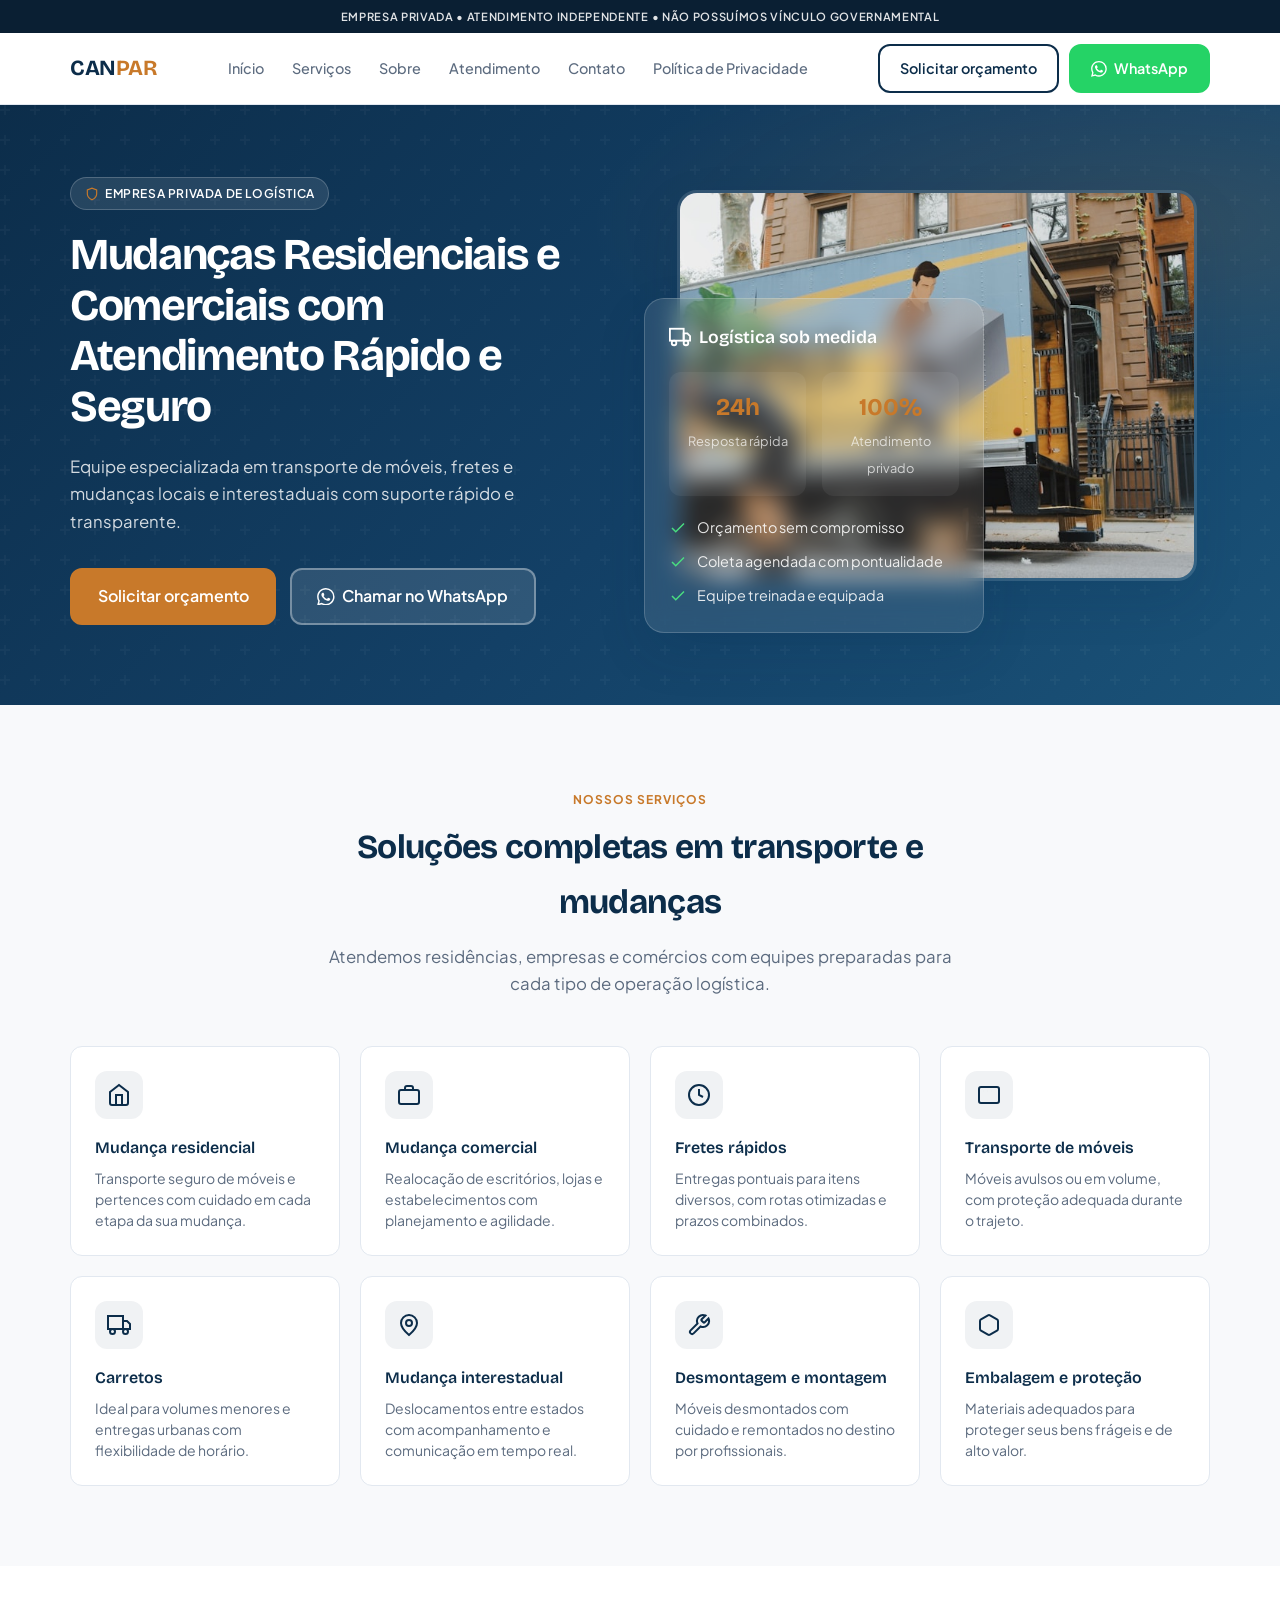
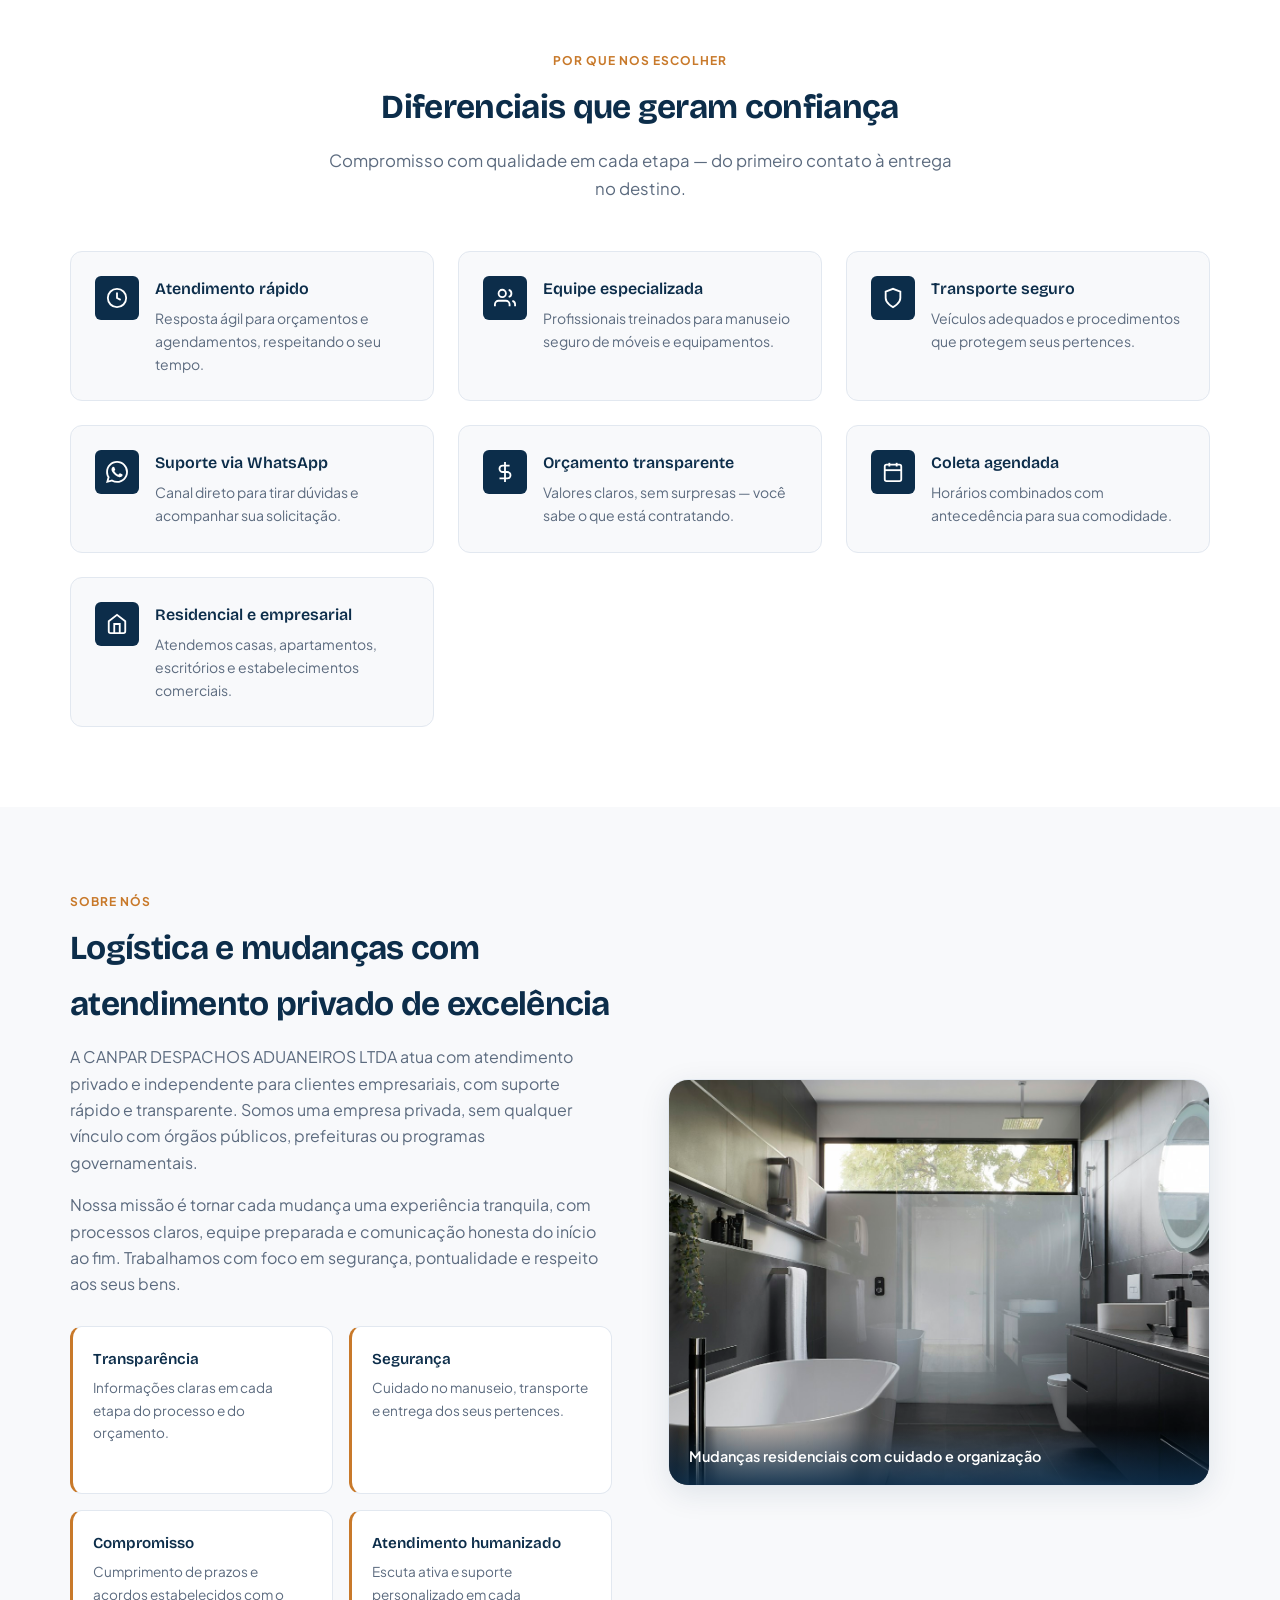
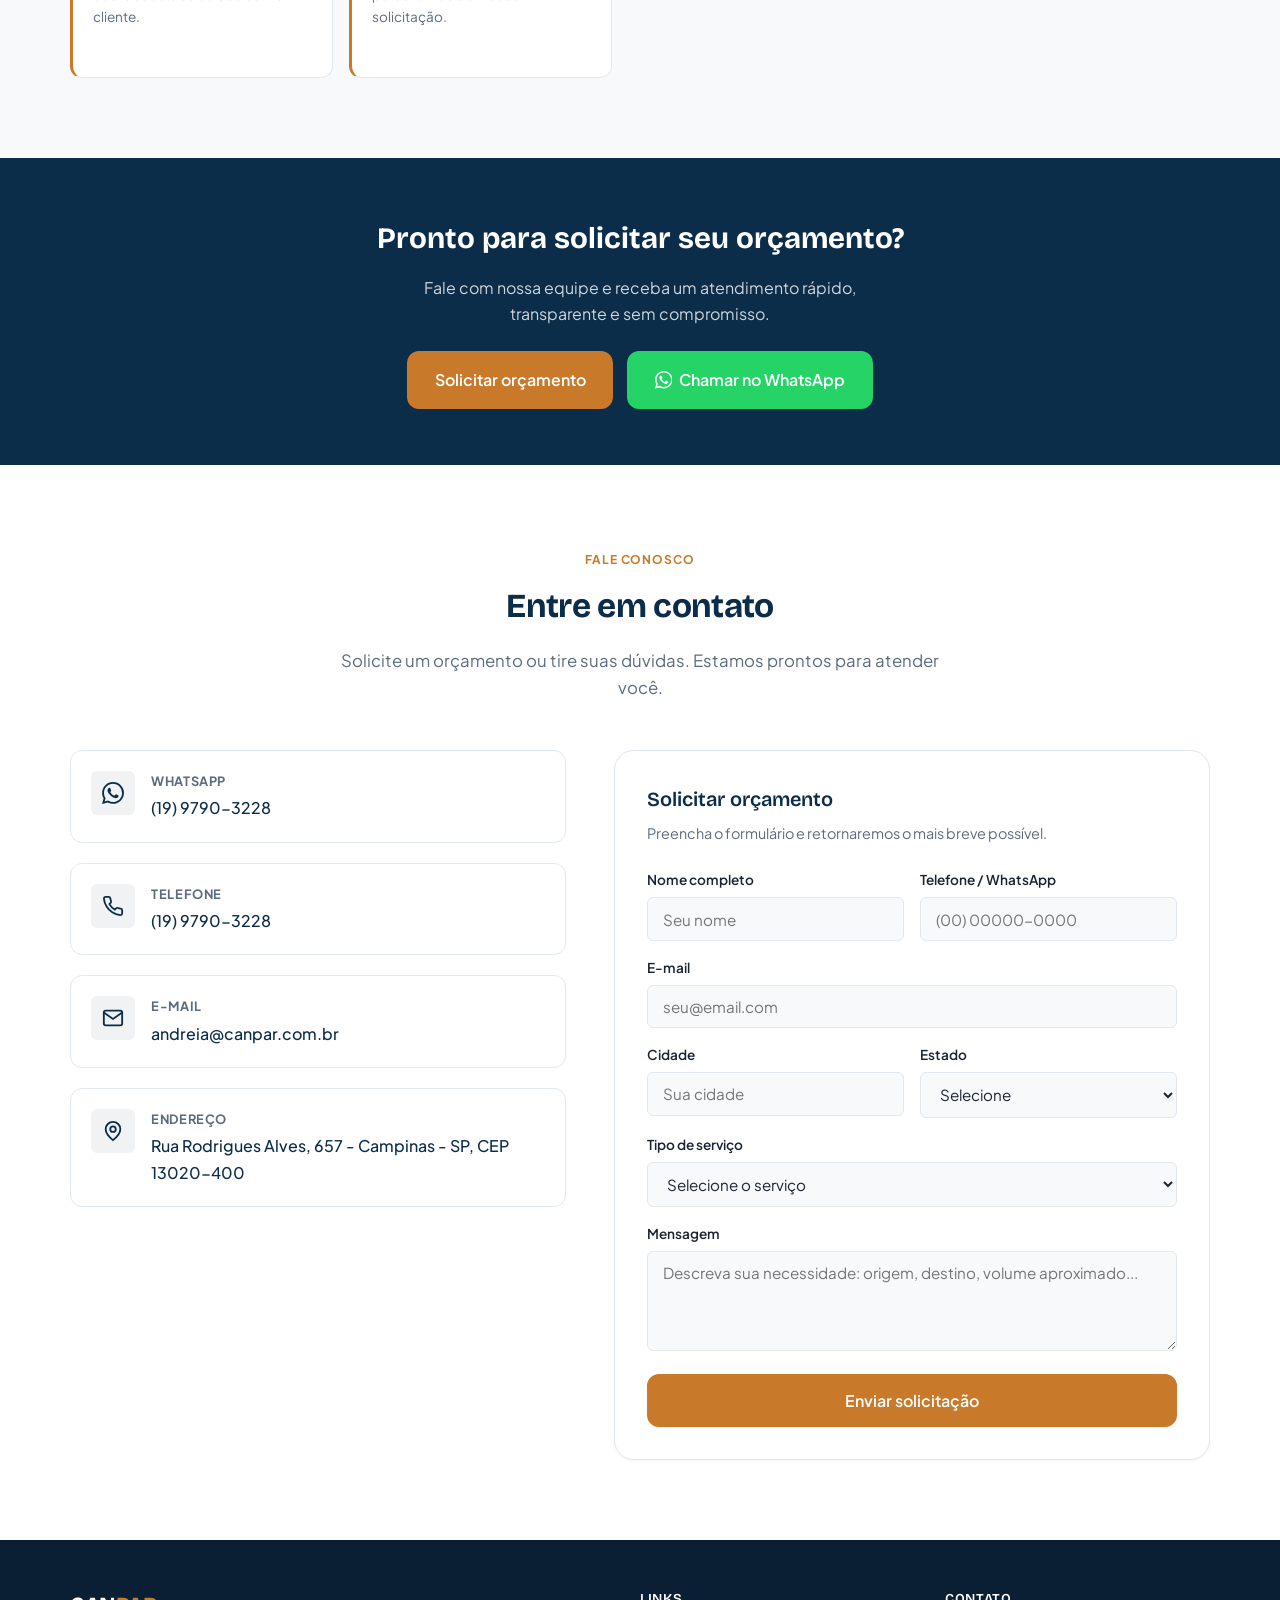
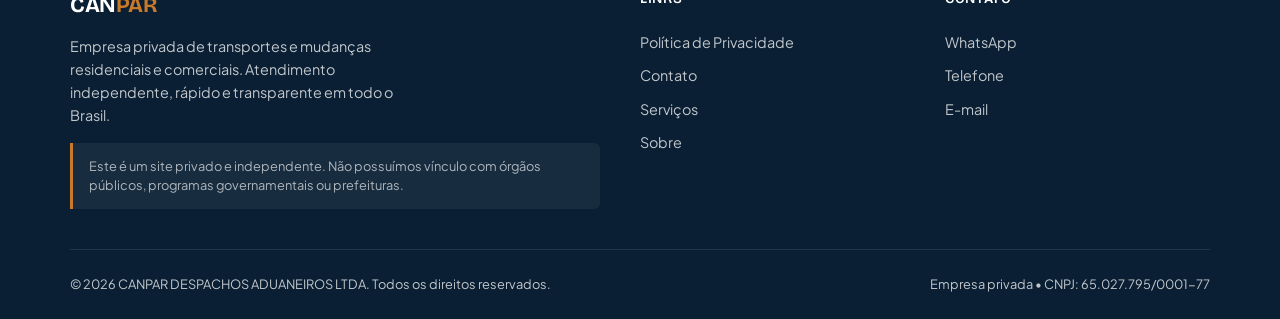
==== commit 8a94046c: "Add files via upload" ====
--- a/index.html
+++ b/index.html
@@ -1,250 +1,483 @@
-<!DOCTYPE html>
-<html lang="pt-BR">
-  <head>
-    <meta charset="UTF-8" />
-    <meta name="viewport" content="width=device-width, initial-scale=1" />
-    <meta
-      name="description"
-      content="Blog informativo privado sobre mobilidade urbana, planejamento das cidades, segurança viária e infraestrutura. Conteúdo educativo, sem vínculo governamental."
-    />
-    <title>Blog Informativo — Mobilidade Urbana</title>
-    <link rel="preconnect" href="https://fonts.googleapis.com" />
-    <link rel="preconnect" href="https://fonts.gstatic.com" crossorigin />
-    <link
-      href="https://fonts.googleapis.com/css2?family=DM+Sans:ital,opsz,wght@0,9..40,500;0,9..40,700;1,9..40,500&family=Source+Sans+3:ital,wght@0,400;0,600;1,400&display=swap"
-      rel="stylesheet"
-    />
-    <link rel="stylesheet" href="css/styles.css" />
-  </head>
-  <body>
-    <a class="skip-link" href="#conteudo-principal">Ir para o conteúdo</a>
-
-    <div class="top-bar" role="note">
-      BLOG INFORMATIVO PRIVADO • NÃO SOMOS SITE GOVERNAMENTAL • NÃO PRESTAMOS SERVIÇOS PÚBLICOS
-    </div>
-
-    <header class="site-header">
-      <div class="header-inner">
-        <a class="logo" href="index.html" aria-label="Página inicial"
-          ><span data-site-brand></span></a
-        >
-        <button
-          class="nav-toggle"
-          type="button"
-          data-nav-toggle
-          aria-expanded="false"
-          aria-controls="menu-principal"
-        >
-          Menu
-        </button>
-        <nav class="nav-main" id="menu-principal" data-nav-panel aria-label="Principal">
-          <ul>
-            <li><a href="#inicio">Início</a></li>
-            <li><a href="#sobre">Sobre</a></li>
-            <li><a href="#contato">Contato</a></li>
-            <li><a href="privacidade.html">Política de Privacidade</a></li>
-            <li><a href="termos.html">Termos de Uso</a></li>
-          </ul>
-        </nav>
-      </div>
-    </header>
-
-    <main id="conteudo-principal">
-      <section id="inicio" class="hero" aria-labelledby="hero-titulo">
-        <div class="wrap hero-grid">
-          <div>
-            <p class="hero-badge">Blog informativo privado</p>
-            <h1 id="hero-titulo">Blog Informativo sobre Mobilidade Urbana</h1>
-            <p class="lead">
-              Conteúdos educativos sobre trânsito, planejamento urbano, segurança viária, transporte
-              sustentável e infraestrutura das cidades.
-            </p>
-            <div class="hero-actions">
-              <a class="btn btn-primary" href="#temas">Ler Conteúdos</a>
-              <a class="btn btn-ghost" href="#sobre">Sobre o Blog</a>
-            </div>
-          </div>
-          <aside class="hero-panel" aria-label="Resumo editorial">
-            <h2>Editorial</h2>
-            <p>
-              Textos para leitores que desejam entender melhor como as cidades se movem — calçadas,
-              corredores de transporte, ciclovias, espaço público e desenho urbano — com linguagem
-              clara e referências gerais de urbanismo.
-            </p>
-          </aside>
-        </div>
-      </section>
-
-      <section id="temas" class="section" aria-labelledby="temas-titulo">
-        <div class="wrap">
-          <header class="section-head">
-            <h2 id="temas-titulo">Temas do blog</h2>
-            <p>Seções editoriais para explorar ideias e conceitos de forma simples.</p>
-          </header>
-          <div class="cards">
-            <article class="card">
-              <div class="card-icon" aria-hidden="true">MU</div>
-              <h3>Mobilidade urbana</h3>
-              <p>
-                Como as pessoas se deslocam na cidade: modos de transporte, integração entre redes e
-                desafios do cotidiano.
-              </p>
-            </article>
-            <article class="card">
-              <div class="card-icon" aria-hidden="true">SV</div>
-              <h3>Segurança viária</h3>
-              <p>
-                Princípios de projeto que buscam reduzir riscos no espaço público e melhorar a
-                convivência entre diferentes usuários da via.
-              </p>
-            </article>
-            <article class="card">
-              <div class="card-icon" aria-hidden="true">PU</div>
-              <h3>Planejamento urbano</h3>
-              <p>
-                Uso do solo, densidade, equipamentos e desenho de bairros que influenciam a
-                acessibilidade e a qualidade do deslocamento.
-              </p>
-            </article>
-            <article class="card">
-              <div class="card-icon" aria-hidden="true">TS</div>
-              <h3>Transporte sustentável</h3>
-              <p>
-                Caminhada, bicicleta e transporte coletivo como peças de um sistema urbano mais
-                eficiente e ambientalmente responsável.
-              </p>
-            </article>
-            <article class="card">
-              <div class="card-icon" aria-hidden="true">IV</div>
-              <h3>Infraestrutura viária</h3>
-              <p>
-                Pavimentação, drenagem, sinalização e manutenção como base para circulação segura e
-                confortável nas vias urbanas.
-              </p>
-            </article>
-            <article class="card">
-              <div class="card-icon" aria-hidden="true">CI</div>
-              <h3>Cidades inteligentes</h3>
-              <p>
-                Dados, monitoramento e tecnologias aplicadas à gestão urbana — sempre com foco em
-                transparência e serviço à população.
-              </p>
-            </article>
-          </div>
-        </div>
-      </section>
-
-      <section class="section section-alt" aria-label="Aviso de transparência">
-        <div class="wrap">
-          <p class="notice">
-            <strong>Transparência:</strong> Este é um blog informativo privado e independente. Não
-            somos site governamental, não representamos órgãos públicos, não prestamos serviços
-            oficiais e não substituímos canais oficiais. Todo o conteúdo publicado tem finalidade
-            exclusivamente educativa e informativa.
-          </p>
-        </div>
-      </section>
-
-      <section id="sobre" class="section" aria-labelledby="sobre-titulo">
-        <div class="wrap">
-          <header class="section-head">
-            <h2 id="sobre-titulo">Quem somos</h2>
-            <p>Identidade editorial do projeto.</p>
-          </header>
-          <div class="about-block">
-            <p>
-              Somos um blog privado e independente dedicado à publicação de conteúdos educativos
-              sobre mobilidade urbana, infraestrutura viária, segurança no trânsito e planejamento
-              das cidades. Nosso objetivo é explicar temas do dia a dia de forma simples, acessível e
-              informativa.
-            </p>
-          </div>
-        </div>
-      </section>
-
-      <section id="contato" class="section section-alt" aria-labelledby="contato-titulo">
-        <div class="wrap">
-          <header class="section-head">
-            <h2 id="contato-titulo">Contato</h2>
-            <p>Canais institucionais do blog (dados exibidos conforme configuração do site).</p>
-          </header>
-          <dl class="contact-grid">
-            <div class="contact-item">
-              <dt>E-mail</dt>
-              <dd><a data-site="email"></a></dd>
-            </div>
-            <div class="contact-item">
-              <dt>Telefone</dt>
-              <dd data-site="telefone"></dd>
-            </div>
-            <div class="contact-item">
-              <dt>Endereço</dt>
-              <dd data-site="endereco"></dd>
-            </div>
-          </dl>
-        </div>
-      </section>
-
-      <section class="section" aria-labelledby="faq-titulo">
-        <div class="wrap">
-          <header class="section-head">
-            <h2 id="faq-titulo">Perguntas frequentes</h2>
-            <p>Esclarecimentos sobre a natureza deste site.</p>
-          </header>
-          <ul class="faq-list">
-            <li class="faq-item">
-              <h3>Este site é governamental?</h3>
-              <p>Não. Este é um blog informativo privado e independente.</p>
-            </li>
-            <li class="faq-item">
-              <h3>O site presta algum serviço público?</h3>
-              <p>Não. O site apenas publica conteúdos educativos.</p>
-            </li>
-            <li class="faq-item">
-              <h3>O conteúdo substitui canais oficiais?</h3>
-              <p>Não. Para informações oficiais, consulte os canais responsáveis.</p>
-            </li>
-            <li class="faq-item">
-              <h3>O site coleta dados financeiros?</h3>
-              <p>Não. O site não coleta dados bancários ou financeiros.</p>
-            </li>
-          </ul>
-        </div>
-      </section>
-    </main>
-
-    <footer class="site-footer">
-      <div class="wrap">
-        <p class="footer-disclaimer">
-          BLOG INFORMATIVO PRIVADO • NÃO GOVERNAMENTAL • SEM VÍNCULO COM ÓRGÃOS PÚBLICOS • CONTEÚDO
-          EDUCATIVO
-        </p>
-        <div class="footer-grid">
-          <div>
-            <p class="footer-brand" data-site-brand></p>
-            <div class="footer-meta">
-              <p><strong>Razão social:</strong> <span data-site="razaoSocial"></span></p>
-              <p><strong>CNPJ:</strong> <span data-site="cnpj"></span></p>
-              <p><strong>Endereço:</strong> <span data-site="endereco"></span></p>
-              <p>
-                <strong>E-mail:</strong>
-                <a data-site="email"></a>
-              </p>
-            </div>
-          </div>
-          <div class="footer-links">
-            <a href="privacidade.html">Política de Privacidade</a>
-            <a href="termos.html">Termos de Uso</a>
-          </div>
-        </div>
-        <p class="footer-copy">© <span id="ano-atual"></span> <span data-site-brand></span>. Blog informativo privado.</p>
-      </div>
-    </footer>
-
-    <script src="js/site-config.js"></script>
-    <script src="js/nav.js"></script>
-    <script>
-      document.getElementById("ano-atual").textContent = new Date().getFullYear();
-    </script>
-  </body>
-</html>
+<!DOCTYPE html>
+<html lang="pt-BR">
+<head>
+  <meta charset="UTF-8">
+  <meta name="viewport" content="width=device-width, initial-scale=1.0">
+  <meta name="description" content="Mudanças residenciais e comerciais com atendimento rápido e seguro. Fretes, carretos e transporte de móveis locais e interestaduais. Empresa privada de logística no Brasil.">
+  <meta name="robots" content="index, follow">
+  <meta name="theme-color" content="#0c2d4a">
+  <title>CANPAR | Despachos Aduaneiros</title>
+  <link rel="preconnect" href="https://fonts.googleapis.com">
+  <link rel="preconnect" href="https://fonts.gstatic.com" crossorigin>
+  <link href="https://fonts.googleapis.com/css2?family=Bricolage+Grotesque:wght@600;700&family=Plus+Jakarta+Sans:wght@400;500;600;700&display=swap" rel="stylesheet">
+  <link rel="stylesheet" href="assets/css/style.css">
+</head>
+<body>
+
+  <!-- Aviso no topo -->
+  <div class="topbar" role="note" aria-label="Aviso institucional">
+    Empresa privada • Atendimento independente • Não possuímos vínculo governamental
+  </div>
+
+  <!-- Header -->
+  <header class="header" role="banner">
+    <div class="container header__inner">
+      <a href="#inicio" class="logo" aria-label="CANPAR — Página inicial">CAN<span>PAR</span></a>
+
+      <nav class="nav" id="main-nav" aria-label="Menu principal">
+        <a href="#inicio" class="nav__link">Início</a>
+        <a href="#servicos" class="nav__link">Serviços</a>
+        <a href="#sobre" class="nav__link">Sobre</a>
+        <a href="#atendimento" class="nav__link">Atendimento</a>
+        <a href="#contato" class="nav__link">Contato</a>
+        <a href="politica-privacidade.html" class="nav__link">Política de Privacidade</a>
+      </nav>
+
+      <div class="header__actions">
+        <a href="#contato" class="btn btn--outline">Solicitar orçamento</a>
+        <a href="#contato" class="btn btn--whatsapp" id="btn-whatsapp-header" aria-label="Chamar no WhatsApp">
+          <svg xmlns="http://www.w3.org/2000/svg" viewBox="0 0 24 24" fill="currentColor" aria-hidden="true"><path d="M17.472 14.382c-.297-.149-1.758-.867-2.03-.967-.273-.099-.471-.148-.67.15-.197.297-.767.966-.94 1.164-.173.199-.347.223-.644.075-.297-.15-1.255-.463-2.39-1.475-.883-.788-1.48-1.761-1.653-2.059-.173-.297-.018-.458.13-.606.134-.133.298-.347.446-.52.149-.174.198-.298.298-.497.099-.198.05-.371-.025-.52-.075-.149-.669-1.612-.916-2.207-.242-.579-.487-.5-.669-.51-.173-.008-.371-.01-.57-.01-.198 0-.52.074-.792.372-.272.297-1.04 1.016-1.04 2.479 0 1.462 1.065 2.875 1.213 3.074.149.198 2.096 3.2 5.077 4.487.709.306 1.262.489 1.694.625.712.227 1.36.195 1.871.118.571-.085 1.758-.719 2.006-1.413.248-.694.248-1.289.173-1.413-.074-.124-.272-.198-.57-.347m-5.421 7.403h-.004a9.87 9.87 0 01-5.031-1.378l-.361-.214-3.741.982.998-3.648-.235-.374a9.86 9.86 0 01-1.51-5.26c.001-5.45 4.436-9.884 9.888-9.884 2.64 0 5.122 1.03 6.988 2.898a9.825 9.825 0 012.893 6.994c-.003 5.45-4.435 9.884-9.885 9.884m8.413-18.297A11.815 11.815 0 0012.05 0C5.495 0 .16 5.335.157 11.892c0 2.096.547 4.142 1.588 5.945L.057 24l6.305-1.654a11.882 11.882 0 005.683 1.448h.005c6.554 0 11.89-5.335 11.893-11.893a11.821 11.821 0 00-3.48-8.413z"/></svg>
+          WhatsApp
+        </a>
+        <button class="menu-toggle" type="button" aria-expanded="false" aria-controls="main-nav" aria-label="Abrir menu">
+          <span></span><span></span><span></span>
+        </button>
+      </div>
+    </div>
+  </header>
+
+  <main>
+    <!-- Hero -->
+    <section class="hero" id="inicio" aria-labelledby="hero-title">
+      <div class="container hero__grid">
+        <div class="hero__content">
+          <div class="hero__badge">
+            <svg xmlns="http://www.w3.org/2000/svg" viewBox="0 0 24 24" fill="none" stroke="currentColor" stroke-width="2" aria-hidden="true"><path d="M12 22s8-4 8-10V5l-8-3-8 3v7c0 6 8 10 8 10z"/></svg>
+            Empresa privada de logística
+          </div>
+          <h1 id="hero-title">Mudanças Residenciais e Comerciais com Atendimento Rápido e Seguro</h1>
+          <p class="hero__subtitle">Equipe especializada em transporte de móveis, fretes e mudanças locais e interestaduais com suporte rápido e transparente.</p>
+          <div class="hero__cta">
+            <a href="#contato" class="btn btn--primary btn--lg">Solicitar orçamento</a>
+            <a href="#contato" class="btn btn--ghost btn--lg" id="btn-whatsapp-hero">
+              <svg xmlns="http://www.w3.org/2000/svg" viewBox="0 0 24 24" fill="currentColor" width="20" height="20" aria-hidden="true"><path d="M17.472 14.382c-.297-.149-1.758-.867-2.03-.967-.273-.099-.471-.148-.67.15-.197.297-.767.966-.94 1.164-.173.199-.347.223-.644.075-.297-.15-1.255-.463-2.39-1.475-.883-.788-1.48-1.761-1.653-2.059-.173-.297-.018-.458.13-.606.134-.133.298-.347.446-.52.149-.174.198-.298.298-.497.099-.198.05-.371-.025-.52-.075-.149-.669-1.612-.916-2.207-.242-.579-.487-.5-.669-.51-.173-.008-.371-.01-.57-.01-.198 0-.52.074-.792.372-.272.297-1.04 1.016-1.04 2.479 0 1.462 1.065 2.875 1.213 3.074.149.198 2.096 3.2 5.077 4.487.709.306 1.262.489 1.694.625.712.227 1.36.195 1.871.118.571-.085 1.758-.719 2.006-1.413.248-.694.248-1.289.173-1.413-.074-.124-.272-.198-.57-.347m-5.421 7.403h-.004a9.87 9.87 0 01-5.031-1.378l-.361-.214-3.741.982.998-3.648-.235-.374a9.86 9.86 0 01-1.51-5.26c.001-5.45 4.436-9.884 9.888-9.884 2.64 0 5.122 1.03 6.988 2.898a9.825 9.825 0 012.893 6.994c-.003 5.45-4.435 9.884-9.885 9.884m8.413-18.297A11.815 11.815 0 0012.05 0C5.495 0 .16 5.335.157 11.892c0 2.096.547 4.142 1.588 5.945L.057 24l6.305-1.654a11.882 11.882 0 005.683 1.448h.005c6.554 0 11.89-5.335 11.893-11.893a11.821 11.821 0 00-3.48-8.413z"/></svg>
+              Chamar no WhatsApp
+            </a>
+          </div>
+        </div>
+
+        <div class="hero__visual">
+          <figure class="hero__photo">
+            <img
+              src="assets/images/mudanca-caminhao.jpg"
+              alt="Caminhão de mudança carregado com móveis e caixas para transporte seguro"
+              width="600"
+              height="450"
+              loading="eager"
+              fetchpriority="high"
+            >
+          </figure>
+          <div class="hero__card">
+            <p class="hero__card-title">
+              <svg xmlns="http://www.w3.org/2000/svg" width="22" height="22" viewBox="0 0 24 24" fill="none" stroke="currentColor" stroke-width="2"><rect x="1" y="3" width="15" height="13"/><polygon points="16 8 20 8 23 11 23 16 16 16 16 8"/><circle cx="5.5" cy="18.5" r="2.5"/><circle cx="18.5" cy="18.5" r="2.5"/></svg>
+              Logística sob medida
+            </p>
+            <div class="hero__stats">
+              <div class="hero__stat"><strong>24h</strong><span>Resposta rápida</span></div>
+              <div class="hero__stat"><strong>100%</strong><span>Atendimento privado</span></div>
+            </div>
+            <ul class="hero__features">
+              <li class="hero__feature">
+                <svg xmlns="http://www.w3.org/2000/svg" viewBox="0 0 24 24" fill="none" stroke="currentColor" stroke-width="2"><polyline points="20 6 9 17 4 12"/></svg>
+                Orçamento sem compromisso
+              </li>
+              <li class="hero__feature">
+                <svg xmlns="http://www.w3.org/2000/svg" viewBox="0 0 24 24" fill="none" stroke="currentColor" stroke-width="2"><polyline points="20 6 9 17 4 12"/></svg>
+                Coleta agendada com pontualidade
+              </li>
+              <li class="hero__feature">
+                <svg xmlns="http://www.w3.org/2000/svg" viewBox="0 0 24 24" fill="none" stroke="currentColor" stroke-width="2"><polyline points="20 6 9 17 4 12"/></svg>
+                Equipe treinada e equipada
+              </li>
+            </ul>
+          </div>
+        </div>
+      </div>
+    </section>
+
+    <!-- Serviços -->
+    <section class="section" id="servicos" aria-labelledby="servicos-title">
+      <div class="container">
+        <header class="section__header">
+          <span class="section__label">Nossos serviços</span>
+          <h2 class="section__title" id="servicos-title">Soluções completas em transporte e mudanças</h2>
+          <p class="section__desc">Atendemos residências, empresas e comércios com equipes preparadas para cada tipo de operação logística.</p>
+        </header>
+
+        <div class="services-grid">
+          <article class="service-card">
+            <div class="service-card__icon" aria-hidden="true">
+              <svg xmlns="http://www.w3.org/2000/svg" viewBox="0 0 24 24" fill="none" stroke="currentColor" stroke-width="2"><path d="M3 9l9-7 9 7v11a2 2 0 01-2 2H5a2 2 0 01-2-2z"/><polyline points="9 22 9 12 15 12 15 22"/></svg>
+            </div>
+            <h3>Mudança residencial</h3>
+            <p>Transporte seguro de móveis e pertences com cuidado em cada etapa da sua mudança.</p>
+          </article>
+
+          <article class="service-card">
+            <div class="service-card__icon" aria-hidden="true">
+              <svg xmlns="http://www.w3.org/2000/svg" viewBox="0 0 24 24" fill="none" stroke="currentColor" stroke-width="2"><rect x="2" y="7" width="20" height="14" rx="2"/><path d="M16 7V5a2 2 0 00-2-2h-4a2 2 0 00-2 2v2"/></svg>
+            </div>
+            <h3>Mudança comercial</h3>
+            <p>Realocação de escritórios, lojas e estabelecimentos com planejamento e agilidade.</p>
+          </article>
+
+          <article class="service-card">
+            <div class="service-card__icon" aria-hidden="true">
+              <svg xmlns="http://www.w3.org/2000/svg" viewBox="0 0 24 24" fill="none" stroke="currentColor" stroke-width="2"><circle cx="12" cy="12" r="10"/><polyline points="12 6 12 12 16 14"/></svg>
+            </div>
+            <h3>Fretes rápidos</h3>
+            <p>Entregas pontuais para itens diversos, com rotas otimizadas e prazos combinados.</p>
+          </article>
+
+          <article class="service-card">
+            <div class="service-card__icon" aria-hidden="true">
+              <svg xmlns="http://www.w3.org/2000/svg" viewBox="0 0 24 24" fill="none" stroke="currentColor" stroke-width="2"><rect x="2" y="4" width="20" height="16" rx="2"/><path d="M6 8h.01M10 8h.01M14 8h.01"/></svg>
+            </div>
+            <h3>Transporte de móveis</h3>
+            <p>Móveis avulsos ou em volume, com proteção adequada durante o trajeto.</p>
+          </article>
+
+          <article class="service-card">
+            <div class="service-card__icon" aria-hidden="true">
+              <svg xmlns="http://www.w3.org/2000/svg" viewBox="0 0 24 24" fill="none" stroke="currentColor" stroke-width="2"><rect x="1" y="3" width="15" height="13"/><polygon points="16 8 20 8 23 11 23 16 16 16 16 8"/><circle cx="5.5" cy="18.5" r="2.5"/><circle cx="18.5" cy="18.5" r="2.5"/></svg>
+            </div>
+            <h3>Carretos</h3>
+            <p>Ideal para volumes menores e entregas urbanas com flexibilidade de horário.</p>
+          </article>
+
+          <article class="service-card">
+            <div class="service-card__icon" aria-hidden="true">
+              <svg xmlns="http://www.w3.org/2000/svg" viewBox="0 0 24 24" fill="none" stroke="currentColor" stroke-width="2"><circle cx="12" cy="10" r="3"/><path d="M12 2a8 8 0 00-8 8c0 5.25 8 12 8 12s8-6.75 8-12a8 8 0 00-8-8z"/></svg>
+            </div>
+            <h3>Mudança interestadual</h3>
+            <p>Deslocamentos entre estados com acompanhamento e comunicação em tempo real.</p>
+          </article>
+
+          <article class="service-card">
+            <div class="service-card__icon" aria-hidden="true">
+              <svg xmlns="http://www.w3.org/2000/svg" viewBox="0 0 24 24" fill="none" stroke="currentColor" stroke-width="2"><path d="M14.7 6.3a1 1 0 000 1.4l1.6 1.6a1 1 0 001.4 0l3.77-3.77a6 6 0 01-7.94 7.94l-6.91 6.91a2.12 2.12 0 01-3-3l6.91-6.91a6 6 0 017.94-7.94l-3.76 3.76z"/></svg>
+            </div>
+            <h3>Desmontagem e montagem</h3>
+            <p>Móveis desmontados com cuidado e remontados no destino por profissionais.</p>
+          </article>
+
+          <article class="service-card">
+            <div class="service-card__icon" aria-hidden="true">
+              <svg xmlns="http://www.w3.org/2000/svg" viewBox="0 0 24 24" fill="none" stroke="currentColor" stroke-width="2"><path d="M21 16V8a2 2 0 00-1-1.73l-7-4a2 2 0 00-2 0l-7 4A2 2 0 003 8v8a2 2 0 001 1.73l7 4a2 2 0 002 0l7-4A2 2 0 0021 16z"/></svg>
+            </div>
+            <h3>Embalagem e proteção</h3>
+            <p>Materiais adequados para proteger seus bens frágeis e de alto valor.</p>
+          </article>
+        </div>
+      </div>
+    </section>
+
+    <!-- Diferenciais -->
+    <section class="section section--alt" id="atendimento" aria-labelledby="diff-title">
+      <div class="container">
+        <header class="section__header">
+          <span class="section__label">Por que nos escolher</span>
+          <h2 class="section__title" id="diff-title">Diferenciais que geram confiança</h2>
+          <p class="section__desc">Compromisso com qualidade em cada etapa — do primeiro contato à entrega no destino.</p>
+        </header>
+
+        <div class="diff-grid">
+          <div class="diff-item">
+            <div class="diff-item__icon" aria-hidden="true">
+              <svg xmlns="http://www.w3.org/2000/svg" viewBox="0 0 24 24" fill="none" stroke="currentColor" stroke-width="2"><circle cx="12" cy="12" r="10"/><polyline points="12 6 12 12 16 14"/></svg>
+            </div>
+            <div>
+              <h3>Atendimento rápido</h3>
+              <p>Resposta ágil para orçamentos e agendamentos, respeitando o seu tempo.</p>
+            </div>
+          </div>
+
+          <div class="diff-item">
+            <div class="diff-item__icon" aria-hidden="true">
+              <svg xmlns="http://www.w3.org/2000/svg" viewBox="0 0 24 24" fill="none" stroke="currentColor" stroke-width="2"><path d="M17 21v-2a4 4 0 00-4-4H5a4 4 0 00-4 4v2"/><circle cx="9" cy="7" r="4"/><path d="M23 21v-2a4 4 0 00-3-3.87"/><path d="M16 3.13a4 4 0 010 7.75"/></svg>
+            </div>
+            <div>
+              <h3>Equipe especializada</h3>
+              <p>Profissionais treinados para manuseio seguro de móveis e equipamentos.</p>
+            </div>
+          </div>
+
+          <div class="diff-item">
+            <div class="diff-item__icon" aria-hidden="true">
+              <svg xmlns="http://www.w3.org/2000/svg" viewBox="0 0 24 24" fill="none" stroke="currentColor" stroke-width="2"><path d="M12 22s8-4 8-10V5l-8-3-8 3v7c0 6 8 10 8 10z"/></svg>
+            </div>
+            <div>
+              <h3>Transporte seguro</h3>
+              <p>Veículos adequados e procedimentos que protegem seus pertences.</p>
+            </div>
+          </div>
+
+          <div class="diff-item">
+            <div class="diff-item__icon" aria-hidden="true">
+              <svg xmlns="http://www.w3.org/2000/svg" viewBox="0 0 24 24" fill="currentColor"><path d="M17.472 14.382c-.297-.149-1.758-.867-2.03-.967-.273-.099-.471-.148-.67.15-.197.297-.767.966-.94 1.164-.173.199-.347.223-.644.075-.297-.15-1.255-.463-2.39-1.475-.883-.788-1.48-1.761-1.653-2.059-.173-.297-.018-.458.13-.606.134-.133.298-.347.446-.52.149-.174.198-.298.298-.497.099-.198.05-.371-.025-.52-.075-.149-.669-1.612-.916-2.207-.242-.579-.487-.5-.669-.51-.173-.008-.371-.01-.57-.01-.198 0-.52.074-.792.372-.272.297-1.04 1.016-1.04 2.479 0 1.462 1.065 2.875 1.213 3.074.149.198 2.096 3.2 5.077 4.487.709.306 1.262.489 1.694.625.712.227 1.36.195 1.871.118.571-.085 1.758-.719 2.006-1.413.248-.694.248-1.289.173-1.413-.074-.124-.272-.198-.57-.347m-5.421 7.403h-.004a9.87 9.87 0 01-5.031-1.378l-.361-.214-3.741.982.998-3.648-.235-.374a9.86 9.86 0 01-1.51-5.26c.001-5.45 4.436-9.884 9.888-9.884 2.64 0 5.122 1.03 6.988 2.898a9.825 9.825 0 012.893 6.994c-.003 5.45-4.435 9.884-9.885 9.884m8.413-18.297A11.815 11.815 0 0012.05 0C5.495 0 .16 5.335.157 11.892c0 2.096.547 4.142 1.588 5.945L.057 24l6.305-1.654a11.882 11.882 0 005.683 1.448h.005c6.554 0 11.89-5.335 11.893-11.893a11.821 11.821 0 00-3.48-8.413z"/></svg>
+            </div>
+            <div>
+              <h3>Suporte via WhatsApp</h3>
+              <p>Canal direto para tirar dúvidas e acompanhar sua solicitação.</p>
+            </div>
+          </div>
+
+          <div class="diff-item">
+            <div class="diff-item__icon" aria-hidden="true">
+              <svg xmlns="http://www.w3.org/2000/svg" viewBox="0 0 24 24" fill="none" stroke="currentColor" stroke-width="2"><line x1="12" y1="1" x2="12" y2="23"/><path d="M17 5H9.5a3.5 3.5 0 000 7h5a3.5 3.5 0 010 7H6"/></svg>
+            </div>
+            <div>
+              <h3>Orçamento transparente</h3>
+              <p>Valores claros, sem surpresas — você sabe o que está contratando.</p>
+            </div>
+          </div>
+
+          <div class="diff-item">
+            <div class="diff-item__icon" aria-hidden="true">
+              <svg xmlns="http://www.w3.org/2000/svg" viewBox="0 0 24 24" fill="none" stroke="currentColor" stroke-width="2"><rect x="3" y="4" width="18" height="18" rx="2"/><line x1="16" y1="2" x2="16" y2="6"/><line x1="8" y1="2" x2="8" y2="6"/><line x1="3" y1="10" x2="21" y2="10"/></svg>
+            </div>
+            <div>
+              <h3>Coleta agendada</h3>
+              <p>Horários combinados com antecedência para sua comodidade.</p>
+            </div>
+          </div>
+
+          <div class="diff-item">
+            <div class="diff-item__icon" aria-hidden="true">
+              <svg xmlns="http://www.w3.org/2000/svg" viewBox="0 0 24 24" fill="none" stroke="currentColor" stroke-width="2"><path d="M3 9l9-7 9 7v11a2 2 0 01-2 2H5a2 2 0 01-2-2z"/><path d="M9 22V12h6v10"/></svg>
+            </div>
+            <div>
+              <h3>Residencial e empresarial</h3>
+              <p>Atendemos casas, apartamentos, escritórios e estabelecimentos comerciais.</p>
+            </div>
+          </div>
+        </div>
+      </div>
+    </section>
+
+    <!-- Sobre -->
+    <section class="section" id="sobre" aria-labelledby="sobre-title">
+      <div class="container about-grid">
+        <div class="about__content">
+          <span class="section__label">Sobre nós</span>
+          <h2 class="section__title" id="sobre-title">Logística e mudanças com atendimento privado de excelência</h2>
+          <p>A CANPAR DESPACHOS ADUANEIROS LTDA atua com atendimento privado e independente para clientes empresariais, com suporte rápido e transparente. Somos uma empresa privada, sem qualquer vínculo com órgãos públicos, prefeituras ou programas governamentais.</p>
+          <p>Nossa missão é tornar cada mudança uma experiência tranquila, com processos claros, equipe preparada e comunicação honesta do início ao fim. Trabalhamos com foco em segurança, pontualidade e respeito aos seus bens.</p>
+
+          <div class="values-grid">
+            <div class="value-card">
+              <h3>Transparência</h3>
+              <p>Informações claras em cada etapa do processo e do orçamento.</p>
+            </div>
+            <div class="value-card">
+              <h3>Segurança</h3>
+              <p>Cuidado no manuseio, transporte e entrega dos seus pertences.</p>
+            </div>
+            <div class="value-card">
+              <h3>Compromisso</h3>
+              <p>Cumprimento de prazos e acordos estabelecidos com o cliente.</p>
+            </div>
+            <div class="value-card">
+              <h3>Atendimento humanizado</h3>
+              <p>Escuta ativa e suporte personalizado em cada solicitação.</p>
+            </div>
+          </div>
+        </div>
+
+        <figure class="about__image">
+          <img
+            src="assets/images/mudanca-residencial.jpg"
+            alt="Ambiente residencial com caixas organizadas para mudança e transporte de móveis"
+            width="560"
+            height="420"
+            loading="lazy"
+          >
+          <figcaption class="about__caption">Mudanças residenciais com cuidado e organização</figcaption>
+        </figure>
+      </div>
+    </section>
+
+    <!-- CTA -->
+    <section class="cta-band" aria-label="Chamada para ação">
+      <div class="container">
+        <h2>Pronto para solicitar seu orçamento?</h2>
+        <p>Fale com nossa equipe e receba um atendimento rápido, transparente e sem compromisso.</p>
+        <div class="cta-band__actions">
+          <a href="#contato" class="btn btn--primary btn--lg">Solicitar orçamento</a>
+          <a href="#contato" class="btn btn--whatsapp btn--lg" id="btn-whatsapp-cta">
+            <svg xmlns="http://www.w3.org/2000/svg" viewBox="0 0 24 24" fill="currentColor" aria-hidden="true"><path d="M17.472 14.382c-.297-.149-1.758-.867-2.03-.967-.273-.099-.471-.148-.67.15-.197.297-.767.966-.94 1.164-.173.199-.347.223-.644.075-.297-.15-1.255-.463-2.39-1.475-.883-.788-1.48-1.761-1.653-2.059-.173-.297-.018-.458.13-.606.134-.133.298-.347.446-.52.149-.174.198-.298.298-.497.099-.198.05-.371-.025-.52-.075-.149-.669-1.612-.916-2.207-.242-.579-.487-.5-.669-.51-.173-.008-.371-.01-.57-.01-.198 0-.52.074-.792.372-.272.297-1.04 1.016-1.04 2.479 0 1.462 1.065 2.875 1.213 3.074.149.198 2.096 3.2 5.077 4.487.709.306 1.262.489 1.694.625.712.227 1.36.195 1.871.118.571-.085 1.758-.719 2.006-1.413.248-.694.248-1.289.173-1.413-.074-.124-.272-.198-.57-.347m-5.421 7.403h-.004a9.87 9.87 0 01-5.031-1.378l-.361-.214-3.741.982.998-3.648-.235-.374a9.86 9.86 0 01-1.51-5.26c.001-5.45 4.436-9.884 9.888-9.884 2.64 0 5.122 1.03 6.988 2.898a9.825 9.825 0 012.893 6.994c-.003 5.45-4.435 9.884-9.885 9.884m8.413-18.297A11.815 11.815 0 0012.05 0C5.495 0 .16 5.335.157 11.892c0 2.096.547 4.142 1.588 5.945L.057 24l6.305-1.654a11.882 11.882 0 005.683 1.448h.005c6.554 0 11.89-5.335 11.893-11.893a11.821 11.821 0 00-3.48-8.413z"/></svg>
+            Chamar no WhatsApp
+          </a>
+        </div>
+      </div>
+    </section>
+
+    <!-- Contato -->
+    <section class="section section--alt" id="contato" aria-labelledby="contato-title">
+      <div class="container">
+        <header class="section__header">
+          <span class="section__label">Fale conosco</span>
+          <h2 class="section__title" id="contato-title">Entre em contato</h2>
+          <p class="section__desc">Solicite um orçamento ou tire suas dúvidas. Estamos prontos para atender você.</p>
+        </header>
+
+        <div class="contact-grid">
+          <div class="contact-info">
+            <div class="contact-item">
+              <div class="contact-item__icon" aria-hidden="true">
+                <svg xmlns="http://www.w3.org/2000/svg" viewBox="0 0 24 24" fill="currentColor"><path d="M17.472 14.382c-.297-.149-1.758-.867-2.03-.967-.273-.099-.471-.148-.67.15-.197.297-.767.966-.94 1.164-.173.199-.347.223-.644.075-.297-.15-1.255-.463-2.39-1.475-.883-.788-1.48-1.761-1.653-2.059-.173-.297-.018-.458.13-.606.134-.133.298-.347.446-.52.149-.174.198-.298.298-.497.099-.198.05-.371-.025-.52-.075-.149-.669-1.612-.916-2.207-.242-.579-.487-.5-.669-.51-.173-.008-.371-.01-.57-.01-.198 0-.52.074-.792.372-.272.297-1.04 1.016-1.04 2.479 0 1.462 1.065 2.875 1.213 3.074.149.198 2.096 3.2 5.077 4.487.709.306 1.262.489 1.694.625.712.227 1.36.195 1.871.118.571-.085 1.758-.719 2.006-1.413.248-.694.248-1.289.173-1.413-.074-.124-.272-.198-.57-.347m-5.421 7.403h-.004a9.87 9.87 0 01-5.031-1.378l-.361-.214-3.741.982.998-3.648-.235-.374a9.86 9.86 0 01-1.51-5.26c.001-5.45 4.436-9.884 9.888-9.884 2.64 0 5.122 1.03 6.988 2.898a9.825 9.825 0 012.893 6.994c-.003 5.45-4.435 9.884-9.885 9.884m8.413-18.297A11.815 11.815 0 0012.05 0C5.495 0 .16 5.335.157 11.892c0 2.096.547 4.142 1.588 5.945L.057 24l6.305-1.654a11.882 11.882 0 005.683 1.448h.005c6.554 0 11.89-5.335 11.893-11.893a11.821 11.821 0 00-3.48-8.413z"/></svg>
+              </div>
+              <div>
+                <h3>WhatsApp</h3>
+                <p class="placeholder" id="contact-whatsapp" data-field="whatsapp">—</p>
+              </div>
+            </div>
+
+            <div class="contact-item">
+              <div class="contact-item__icon" aria-hidden="true">
+                <svg xmlns="http://www.w3.org/2000/svg" viewBox="0 0 24 24" fill="none" stroke="currentColor" stroke-width="2"><path d="M22 16.92v3a2 2 0 01-2.18 2 19.79 19.79 0 01-8.63-3.07 19.5 19.5 0 01-6-6 19.79 19.79 0 01-3.07-8.67A2 2 0 014.11 2h3a2 2 0 012 1.72c.127.96.361 1.903.7 2.81a2 2 0 01-.45 2.11L8.09 9.91a16 16 0 006 6l1.27-1.27a2 2 0 012.11-.45c.907.339 1.85.573 2.81.7A2 2 0 0122 16.92z"/></svg>
+              </div>
+              <div>
+                <h3>Telefone</h3>
+                <p class="placeholder" id="contact-phone" data-field="phone">—</p>
+              </div>
+            </div>
+
+            <div class="contact-item">
+              <div class="contact-item__icon" aria-hidden="true">
+                <svg xmlns="http://www.w3.org/2000/svg" viewBox="0 0 24 24" fill="none" stroke="currentColor" stroke-width="2"><path d="M4 4h16c1.1 0 2 .9 2 2v12c0 1.1-.9 2-2 2H4c-1.1 0-2-.9-2-2V6c0-1.1.9-2 2-2z"/><polyline points="22,6 12,13 2,6"/></svg>
+              </div>
+              <div>
+                <h3>E-mail</h3>
+                <p class="placeholder" id="contact-email" data-field="email">—</p>
+              </div>
+            </div>
+
+            <div class="contact-item">
+              <div class="contact-item__icon" aria-hidden="true">
+                <svg xmlns="http://www.w3.org/2000/svg" viewBox="0 0 24 24" fill="none" stroke="currentColor" stroke-width="2"><circle cx="12" cy="10" r="3"/><path d="M12 2a8 8 0 00-8 8c0 5.25 8 12 8 12s8-6.75 8-12a8 8 0 00-8-8z"/></svg>
+              </div>
+              <div>
+                <h3>Endereço</h3>
+                <p class="placeholder" id="contact-location" data-field="location">—</p>
+              </div>
+            </div>
+          </div>
+
+          <div class="form-card">
+            <h3>Solicitar orçamento</h3>
+            <p>Preencha o formulário e retornaremos o mais breve possível.</p>
+            <form id="contact-form" action="#" method="post" novalidate>
+              <div class="form-row">
+                <div class="form-group">
+                  <label for="nome">Nome completo</label>
+                  <input type="text" id="nome" name="nome" required autocomplete="name" placeholder="Seu nome">
+                </div>
+                <div class="form-group">
+                  <label for="telefone">Telefone / WhatsApp</label>
+                  <input type="tel" id="telefone" name="telefone" required autocomplete="tel" placeholder="(00) 00000-0000">
+                </div>
+              </div>
+              <div class="form-group">
+                <label for="email-form">E-mail</label>
+                <input type="email" id="email-form" name="email" autocomplete="email" placeholder="seu@email.com">
+              </div>
+              <div class="form-row">
+                <div class="form-group">
+                  <label for="cidade">Cidade</label>
+                  <input type="text" id="cidade" name="cidade" placeholder="Sua cidade">
+                </div>
+                <div class="form-group">
+                  <label for="estado">Estado</label>
+                  <select id="estado" name="estado">
+                    <option value="">Selecione</option>
+                    <option value="AC">AC</option><option value="AL">AL</option><option value="AP">AP</option>
+                    <option value="AM">AM</option><option value="BA">BA</option><option value="CE">CE</option>
+                    <option value="DF">DF</option><option value="ES">ES</option><option value="GO">GO</option>
+                    <option value="MA">MA</option><option value="MT">MT</option><option value="MS">MS</option>
+                    <option value="MG">MG</option><option value="PA">PA</option><option value="PB">PB</option>
+                    <option value="PR">PR</option><option value="PE">PE</option><option value="PI">PI</option>
+                    <option value="RJ">RJ</option><option value="RN">RN</option><option value="RS">RS</option>
+                    <option value="RO">RO</option><option value="RR">RR</option><option value="SC">SC</option>
+                    <option value="SP">SP</option><option value="SE">SE</option><option value="TO">TO</option>
+                  </select>
+                </div>
+              </div>
+              <div class="form-group">
+                <label for="servico">Tipo de serviço</label>
+                <select id="servico" name="servico" required>
+                  <option value="">Selecione o serviço</option>
+                  <option value="residencial">Mudança residencial</option>
+                  <option value="comercial">Mudança comercial</option>
+                  <option value="frete">Fretes rápidos</option>
+                  <option value="moveis">Transporte de móveis</option>
+                  <option value="carreto">Carretos</option>
+                  <option value="interestadual">Mudança interestadual</option>
+                  <option value="montagem">Desmontagem e montagem</option>
+                  <option value="embalagem">Embalagem e proteção</option>
+                </select>
+              </div>
+              <div class="form-group">
+                <label for="mensagem">Mensagem</label>
+                <textarea id="mensagem" name="mensagem" placeholder="Descreva sua necessidade: origem, destino, volume aproximado..."></textarea>
+              </div>
+              <button type="submit" class="btn btn--primary btn--lg" style="width:100%">Enviar solicitação</button>
+              <p id="form-message" class="form-message" hidden role="status"></p>
+            </form>
+          </div>
+        </div>
+      </div>
+    </section>
+  </main>
+
+  <!-- Footer -->
+  <footer class="footer" role="contentinfo">
+    <div class="container">
+      <div class="footer__grid">
+        <div>
+          <a href="#inicio" class="logo">CAN<span>PAR</span></a>
+          <p class="footer__desc">Empresa privada de transportes e mudanças residenciais e comerciais. Atendimento independente, rápido e transparente em todo o Brasil.</p>
+          <p class="footer__notice">Este é um site privado e independente. Não possuímos vínculo com órgãos públicos, programas governamentais ou prefeituras.</p>
+        </div>
+        <div>
+          <h4>Links</h4>
+          <nav class="footer__links" aria-label="Links do rodapé">
+            <a href="politica-privacidade.html">Política de Privacidade</a>
+            <a href="#contato">Contato</a>
+            <a href="#servicos">Serviços</a>
+            <a href="#sobre">Sobre</a>
+          </nav>
+        </div>
+        <div>
+          <h4>Contato</h4>
+          <nav class="footer__links">
+            <a href="#contato" id="footer-whatsapp">WhatsApp</a>
+            <a href="#contato" id="footer-phone">Telefone</a>
+            <a href="#contato" id="footer-email">E-mail</a>
+          </nav>
+        </div>
+      </div>
+      <div class="footer__bottom">
+        <p>&copy; <span id="year"></span> CANPAR DESPACHOS ADUANEIROS LTDA. Todos os direitos reservados.</p>
+        <p>Empresa privada • CNPJ: 65.027.795/0001-77</p>
+      </div>
+    </div>
+  </footer>
+
+  <script>
+    document.getElementById("year").textContent = new Date().getFullYear();
+  </script>
+  <script src="assets/js/config.js"></script>
+  <script src="assets/js/main.js"></script>
+</body>
+</html>
--- a/assets/css/style.css
+++ b/assets/css/style.css
@@ -0,0 +1,1059 @@
+/* ============================================================
+   CANPAR — Site institucional
+   Design: logística moderna, cores sóbrias, mobile-first
+   ============================================================ */
+
+:root {
+  --color-bg: #f8f9fb;
+  --color-surface: #ffffff;
+  --color-text: #1a2332;
+  --color-text-muted: #5c6b7f;
+  --color-primary: #0c2d4a;
+  --color-primary-light: #134066;
+  --color-accent: #c8792a;
+  --color-accent-hover: #a86422;
+  --color-border: #e2e8f0;
+  --color-topbar: #0a1f33;
+  --color-success: #15803d;
+  --font-display: "Bricolage Grotesque", system-ui, sans-serif;
+  --font-body: "Plus Jakarta Sans", system-ui, sans-serif;
+  --radius-sm: 6px;
+  --radius-md: 12px;
+  --radius-lg: 20px;
+  --shadow-sm: 0 1px 3px rgba(12, 45, 74, 0.06);
+  --shadow-md: 0 8px 30px rgba(12, 45, 74, 0.1);
+  --shadow-lg: 0 20px 50px rgba(12, 45, 74, 0.12);
+  --header-h: 72px;
+  --topbar-h: 36px;
+  --transition: 0.25s ease;
+  --container: min(1140px, 100% - 2rem);
+}
+
+*,
+*::before,
+*::after {
+  box-sizing: border-box;
+  margin: 0;
+  padding: 0;
+}
+
+html {
+  scroll-behavior: smooth;
+  scroll-padding-top: calc(var(--header-h) + var(--topbar-h) + 1rem);
+}
+
+body {
+  font-family: var(--font-body);
+  font-size: 1rem;
+  line-height: 1.65;
+  color: var(--color-text);
+  background: var(--color-bg);
+  -webkit-font-smoothing: antialiased;
+}
+
+img {
+  max-width: 100%;
+  height: auto;
+  display: block;
+}
+
+a {
+  color: inherit;
+  text-decoration: none;
+}
+
+ul {
+  list-style: none;
+}
+
+.container {
+  width: var(--container);
+  margin-inline: auto;
+}
+
+/* —— Top bar —— */
+.topbar {
+  background: var(--color-topbar);
+  color: rgba(255, 255, 255, 0.88);
+  font-size: 0.7rem;
+  font-weight: 600;
+  letter-spacing: 0.06em;
+  text-transform: uppercase;
+  text-align: center;
+  padding: 0.55rem 1rem;
+  line-height: 1.4;
+}
+
+/* —— Header —— */
+.header {
+  position: sticky;
+  top: 0;
+  z-index: 100;
+  background: var(--color-surface);
+  border-bottom: 1px solid var(--color-border);
+  box-shadow: var(--shadow-sm);
+  height: var(--header-h);
+}
+
+.header__inner {
+  display: flex;
+  align-items: center;
+  justify-content: space-between;
+  height: 100%;
+  gap: 1.5rem;
+}
+
+.logo {
+  font-family: var(--font-display);
+  font-weight: 700;
+  font-size: 1.35rem;
+  color: var(--color-primary);
+  letter-spacing: -0.02em;
+  white-space: nowrap;
+}
+
+.logo span {
+  color: var(--color-accent);
+}
+
+.nav {
+  display: flex;
+  align-items: center;
+  gap: 0.25rem;
+}
+
+.nav__link {
+  font-size: 0.9rem;
+  font-weight: 500;
+  color: var(--color-text-muted);
+  padding: 0.5rem 0.75rem;
+  border-radius: var(--radius-sm);
+  transition: color var(--transition), background var(--transition);
+}
+
+.nav__link:hover,
+.nav__link:focus-visible {
+  color: var(--color-primary);
+  background: rgba(12, 45, 74, 0.05);
+}
+
+.header__actions {
+  display: flex;
+  align-items: center;
+  gap: 0.6rem;
+}
+
+/* —— Buttons —— */
+.btn {
+  display: inline-flex;
+  align-items: center;
+  justify-content: center;
+  gap: 0.45rem;
+  font-family: var(--font-body);
+  font-size: 0.9rem;
+  font-weight: 600;
+  padding: 0.65rem 1.25rem;
+  border-radius: var(--radius-md);
+  border: 2px solid transparent;
+  cursor: pointer;
+  transition: background var(--transition), color var(--transition), border-color var(--transition), transform 0.15s ease;
+  white-space: nowrap;
+}
+
+.btn:active {
+  transform: scale(0.98);
+}
+
+.btn--primary {
+  background: var(--color-accent);
+  color: #fff;
+  border-color: var(--color-accent);
+}
+
+.btn--primary:hover,
+.btn--primary:focus-visible {
+  background: var(--color-accent-hover);
+  border-color: var(--color-accent-hover);
+}
+
+.btn--outline {
+  background: transparent;
+  color: var(--color-primary);
+  border-color: var(--color-primary);
+}
+
+.btn--outline:hover,
+.btn--outline:focus-visible {
+  background: var(--color-primary);
+  color: #fff;
+}
+
+.btn--whatsapp {
+  background: #25d366;
+  color: #fff;
+  border-color: #25d366;
+}
+
+.btn--whatsapp:hover,
+.btn--whatsapp:focus-visible {
+  background: #1da851;
+  border-color: #1da851;
+}
+
+.btn--lg {
+  padding: 0.85rem 1.6rem;
+  font-size: 1rem;
+}
+
+.btn--ghost {
+  background: rgba(255, 255, 255, 0.12);
+  color: #fff;
+  border-color: rgba(255, 255, 255, 0.35);
+}
+
+.btn--ghost:hover,
+.btn--ghost:focus-visible {
+  background: rgba(255, 255, 255, 0.22);
+}
+
+.btn svg {
+  width: 1.1em;
+  height: 1.1em;
+  flex-shrink: 0;
+}
+
+/* —— Mobile menu —— */
+.menu-toggle {
+  display: none;
+  flex-direction: column;
+  justify-content: center;
+  gap: 5px;
+  width: 40px;
+  height: 40px;
+  padding: 8px;
+  background: none;
+  border: none;
+  cursor: pointer;
+  border-radius: var(--radius-sm);
+}
+
+.menu-toggle span {
+  display: block;
+  height: 2px;
+  background: var(--color-primary);
+  border-radius: 2px;
+  transition: transform var(--transition), opacity var(--transition);
+}
+
+.menu-toggle[aria-expanded="true"] span:nth-child(1) {
+  transform: translateY(7px) rotate(45deg);
+}
+
+.menu-toggle[aria-expanded="true"] span:nth-child(2) {
+  opacity: 0;
+}
+
+.menu-toggle[aria-expanded="true"] span:nth-child(3) {
+  transform: translateY(-7px) rotate(-45deg);
+}
+
+/* —— Hero —— */
+.hero {
+  position: relative;
+  background: linear-gradient(135deg, var(--color-primary) 0%, var(--color-primary-light) 55%, #1a5278 100%);
+  color: #fff;
+  padding: 4.5rem 0 5rem;
+  overflow: hidden;
+}
+
+.hero::before {
+  content: "";
+  position: absolute;
+  inset: 0;
+  background:
+    radial-gradient(ellipse 80% 60% at 90% 20%, rgba(200, 121, 42, 0.15) 0%, transparent 55%),
+    url("data:image/svg+xml,%3Csvg width='60' height='60' viewBox='0 0 60 60' xmlns='http://www.w3.org/2000/svg'%3E%3Cg fill='none' fill-rule='evenodd'%3E%3Cg fill='%23ffffff' fill-opacity='0.03'%3E%3Cpath d='M36 34v-4h-2v4h-4v2h4v4h2v-4h4v-2h-4zm0-30V0h-2v4h-4v2h4v4h2V6h4V4h-4zM6 34v-4H4v4H0v2h4v4h2v-4h4v-2H6zM6 4V0H4v4H0v2h4v4h2V6h4V4H6z'/%3E%3C/g%3E%3C/g%3E%3C/svg%3E");
+  pointer-events: none;
+}
+
+.hero__grid {
+  position: relative;
+  display: grid;
+  grid-template-columns: 1fr 1fr;
+  gap: 3rem;
+  align-items: center;
+}
+
+.hero__badge {
+  display: inline-flex;
+  align-items: center;
+  gap: 0.4rem;
+  font-size: 0.75rem;
+  font-weight: 600;
+  text-transform: uppercase;
+  letter-spacing: 0.05em;
+  background: rgba(255, 255, 255, 0.1);
+  border: 1px solid rgba(255, 255, 255, 0.2);
+  padding: 0.35rem 0.85rem;
+  border-radius: 100px;
+  margin-bottom: 1.25rem;
+}
+
+.hero__badge svg {
+  width: 14px;
+  height: 14px;
+  color: var(--color-accent);
+}
+
+.hero h1 {
+  font-family: var(--font-display);
+  font-size: clamp(1.85rem, 4vw, 2.75rem);
+  font-weight: 700;
+  line-height: 1.15;
+  letter-spacing: -0.03em;
+  margin-bottom: 1.25rem;
+}
+
+.hero__subtitle {
+  font-size: 1.05rem;
+  color: rgba(255, 255, 255, 0.82);
+  max-width: 32rem;
+  margin-bottom: 2rem;
+}
+
+.hero__cta {
+  display: flex;
+  flex-wrap: wrap;
+  gap: 0.85rem;
+}
+
+.hero__visual {
+  position: relative;
+  display: flex;
+  flex-direction: column;
+  justify-content: center;
+  align-items: center;
+  padding-bottom: 2rem;
+}
+
+.hero__photo {
+  margin: 0;
+  width: 100%;
+  max-width: 520px;
+  border-radius: var(--radius-lg);
+  overflow: hidden;
+  box-shadow: var(--shadow-lg);
+  border: 3px solid rgba(255, 255, 255, 0.12);
+}
+
+.hero__photo img {
+  width: 100%;
+  height: auto;
+  aspect-ratio: 4 / 3;
+  object-fit: cover;
+  display: block;
+}
+
+.hero__card {
+  position: absolute;
+  bottom: -1.25rem;
+  left: -1.25rem;
+  right: 1.25rem;
+  background: rgba(255, 255, 255, 0.1);
+  backdrop-filter: blur(12px);
+  border: 1px solid rgba(255, 255, 255, 0.18);
+  border-radius: var(--radius-lg);
+  padding: 1.5rem;
+  max-width: 340px;
+  box-shadow: var(--shadow-lg);
+}
+
+.hero__card-title {
+  font-family: var(--font-display);
+  font-size: 1.1rem;
+  font-weight: 600;
+  margin-bottom: 1.25rem;
+  display: flex;
+  align-items: center;
+  gap: 0.5rem;
+}
+
+.hero__stats {
+  display: grid;
+  grid-template-columns: 1fr 1fr;
+  gap: 1rem;
+}
+
+.hero__stat {
+  background: rgba(255, 255, 255, 0.06);
+  border-radius: var(--radius-md);
+  padding: 1rem;
+  text-align: center;
+}
+
+.hero__stat strong {
+  display: block;
+  font-family: var(--font-display);
+  font-size: 1.5rem;
+  font-weight: 700;
+  color: var(--color-accent);
+}
+
+.hero__stat span {
+  font-size: 0.8rem;
+  color: rgba(255, 255, 255, 0.7);
+}
+
+.hero__features {
+  margin-top: 1.25rem;
+  display: flex;
+  flex-direction: column;
+  gap: 0.65rem;
+}
+
+.hero__feature {
+  display: flex;
+  align-items: center;
+  gap: 0.6rem;
+  font-size: 0.9rem;
+  color: rgba(255, 255, 255, 0.88);
+}
+
+.hero__feature svg {
+  width: 18px;
+  height: 18px;
+  color: #4ade80;
+  flex-shrink: 0;
+}
+
+/* —— Sections —— */
+.section {
+  padding: 5rem 0;
+}
+
+.section--alt {
+  background: var(--color-surface);
+}
+
+.section__header {
+  text-align: center;
+  max-width: 640px;
+  margin: 0 auto 3rem;
+}
+
+.section__label {
+  display: inline-block;
+  font-size: 0.75rem;
+  font-weight: 700;
+  text-transform: uppercase;
+  letter-spacing: 0.08em;
+  color: var(--color-accent);
+  margin-bottom: 0.6rem;
+}
+
+.section__title {
+  font-family: var(--font-display);
+  font-size: clamp(1.6rem, 3vw, 2.1rem);
+  font-weight: 700;
+  color: var(--color-primary);
+  letter-spacing: -0.02em;
+  margin-bottom: 0.75rem;
+}
+
+.section__desc {
+  color: var(--color-text-muted);
+  font-size: 1.05rem;
+}
+
+/* —— Services grid —— */
+.services-grid {
+  display: grid;
+  grid-template-columns: repeat(4, 1fr);
+  gap: 1.25rem;
+}
+
+.service-card {
+  background: var(--color-surface);
+  border: 1px solid var(--color-border);
+  border-radius: var(--radius-md);
+  padding: 1.5rem;
+  transition: box-shadow var(--transition), border-color var(--transition), transform var(--transition);
+}
+
+.service-card:hover {
+  box-shadow: var(--shadow-md);
+  border-color: rgba(12, 45, 74, 0.15);
+  transform: translateY(-3px);
+}
+
+.service-card__icon {
+  width: 48px;
+  height: 48px;
+  display: flex;
+  align-items: center;
+  justify-content: center;
+  background: rgba(12, 45, 74, 0.06);
+  border-radius: var(--radius-md);
+  color: var(--color-primary);
+  margin-bottom: 1rem;
+}
+
+.service-card__icon svg {
+  width: 24px;
+  height: 24px;
+}
+
+.service-card h3 {
+  font-family: var(--font-display);
+  font-size: 1rem;
+  font-weight: 600;
+  color: var(--color-primary);
+  margin-bottom: 0.4rem;
+}
+
+.service-card p {
+  font-size: 0.875rem;
+  color: var(--color-text-muted);
+  line-height: 1.5;
+}
+
+/* —— Differentials —— */
+.diff-grid {
+  display: grid;
+  grid-template-columns: repeat(3, 1fr);
+  gap: 1.5rem;
+}
+
+.diff-item {
+  display: flex;
+  gap: 1rem;
+  align-items: flex-start;
+  padding: 1.5rem;
+  background: var(--color-bg);
+  border-radius: var(--radius-md);
+  border: 1px solid var(--color-border);
+}
+
+.diff-item__icon {
+  flex-shrink: 0;
+  width: 44px;
+  height: 44px;
+  display: flex;
+  align-items: center;
+  justify-content: center;
+  background: var(--color-primary);
+  color: #fff;
+  border-radius: var(--radius-sm);
+}
+
+.diff-item__icon svg {
+  width: 22px;
+  height: 22px;
+}
+
+.diff-item h3 {
+  font-family: var(--font-display);
+  font-size: 1rem;
+  font-weight: 600;
+  color: var(--color-primary);
+  margin-bottom: 0.3rem;
+}
+
+.diff-item p {
+  font-size: 0.875rem;
+  color: var(--color-text-muted);
+}
+
+/* —— About —— */
+.about-grid {
+  display: grid;
+  grid-template-columns: 1fr 1fr;
+  gap: 3.5rem;
+  align-items: center;
+}
+
+.about__content p {
+  color: var(--color-text-muted);
+  margin-bottom: 1rem;
+}
+
+.about__content p:last-of-type {
+  margin-bottom: 1.75rem;
+}
+
+.values-grid {
+  display: grid;
+  grid-template-columns: 1fr 1fr;
+  gap: 1rem;
+}
+
+.value-card {
+  padding: 1.25rem;
+  background: var(--color-surface);
+  border: 1px solid var(--color-border);
+  border-radius: var(--radius-md);
+  border-left: 3px solid var(--color-accent);
+}
+
+.value-card h3 {
+  font-family: var(--font-display);
+  font-size: 0.95rem;
+  font-weight: 600;
+  color: var(--color-primary);
+  margin-bottom: 0.35rem;
+}
+
+.value-card p {
+  font-size: 0.85rem;
+  color: var(--color-text-muted);
+  margin: 0;
+}
+
+.about__image {
+  margin: 0;
+  position: relative;
+  border-radius: var(--radius-lg);
+  overflow: hidden;
+  box-shadow: var(--shadow-md);
+  border: 1px solid var(--color-border);
+}
+
+.about__image img {
+  width: 100%;
+  height: auto;
+  aspect-ratio: 4 / 3;
+  object-fit: cover;
+  display: block;
+}
+
+.about__caption {
+  position: absolute;
+  bottom: 0;
+  left: 0;
+  right: 0;
+  padding: 1rem 1.25rem;
+  background: linear-gradient(transparent, rgba(12, 45, 74, 0.88));
+  color: #fff;
+  font-size: 0.9rem;
+  font-weight: 600;
+}
+
+/* —— Contact —— */
+.contact-grid {
+  display: grid;
+  grid-template-columns: 1fr 1.2fr;
+  gap: 3rem;
+  align-items: start;
+}
+
+.contact-info {
+  display: flex;
+  flex-direction: column;
+  gap: 1.25rem;
+}
+
+.contact-item {
+  display: flex;
+  align-items: flex-start;
+  gap: 1rem;
+  padding: 1.25rem;
+  background: var(--color-surface);
+  border: 1px solid var(--color-border);
+  border-radius: var(--radius-md);
+}
+
+.contact-item__icon {
+  flex-shrink: 0;
+  width: 44px;
+  height: 44px;
+  display: flex;
+  align-items: center;
+  justify-content: center;
+  background: rgba(12, 45, 74, 0.06);
+  border-radius: var(--radius-sm);
+  color: var(--color-primary);
+}
+
+.contact-item__icon svg {
+  width: 22px;
+  height: 22px;
+}
+
+.contact-item h3 {
+  font-size: 0.8rem;
+  font-weight: 700;
+  text-transform: uppercase;
+  letter-spacing: 0.05em;
+  color: var(--color-text-muted);
+  margin-bottom: 0.2rem;
+}
+
+.contact-item a,
+.contact-item p {
+  font-size: 1rem;
+  font-weight: 500;
+  color: var(--color-primary);
+}
+
+.contact-item .placeholder {
+  color: var(--color-text-muted);
+  font-weight: 400;
+  font-style: italic;
+}
+
+/* —— Form —— */
+.form-card {
+  background: var(--color-surface);
+  border: 1px solid var(--color-border);
+  border-radius: var(--radius-lg);
+  padding: 2rem;
+  box-shadow: var(--shadow-sm);
+}
+
+.form-card h3 {
+  font-family: var(--font-display);
+  font-size: 1.25rem;
+  font-weight: 600;
+  color: var(--color-primary);
+  margin-bottom: 0.35rem;
+}
+
+.form-card > p {
+  font-size: 0.9rem;
+  color: var(--color-text-muted);
+  margin-bottom: 1.5rem;
+}
+
+.form-group {
+  margin-bottom: 1rem;
+}
+
+.form-group label {
+  display: block;
+  font-size: 0.85rem;
+  font-weight: 600;
+  color: var(--color-text);
+  margin-bottom: 0.35rem;
+}
+
+.form-group input,
+.form-group select,
+.form-group textarea {
+  width: 100%;
+  font-family: var(--font-body);
+  font-size: 0.95rem;
+  padding: 0.7rem 0.9rem;
+  border: 1px solid var(--color-border);
+  border-radius: var(--radius-sm);
+  background: var(--color-bg);
+  color: var(--color-text);
+  transition: border-color var(--transition), box-shadow var(--transition);
+}
+
+.form-group input:focus,
+.form-group select:focus,
+.form-group textarea:focus {
+  outline: none;
+  border-color: var(--color-primary);
+  box-shadow: 0 0 0 3px rgba(12, 45, 74, 0.1);
+}
+
+.form-group textarea {
+  resize: vertical;
+  min-height: 100px;
+}
+
+.form-row {
+  display: grid;
+  grid-template-columns: 1fr 1fr;
+  gap: 1rem;
+}
+
+.form-message {
+  display: none;
+  margin-top: 1rem;
+  padding: 0.85rem 1rem;
+  border-radius: var(--radius-sm);
+  font-size: 0.9rem;
+}
+
+.form-message--success {
+  display: block;
+  background: #dcfce7;
+  color: var(--color-success);
+  border: 1px solid #86efac;
+}
+
+/* —— CTA band —— */
+.cta-band {
+  background: var(--color-primary);
+  color: #fff;
+  padding: 3.5rem 0;
+  text-align: center;
+}
+
+.cta-band h2 {
+  font-family: var(--font-display);
+  font-size: clamp(1.4rem, 3vw, 1.85rem);
+  font-weight: 700;
+  margin-bottom: 0.75rem;
+}
+
+.cta-band p {
+  color: rgba(255, 255, 255, 0.8);
+  margin-bottom: 1.5rem;
+  max-width: 520px;
+  margin-inline: auto;
+}
+
+.cta-band__actions {
+  display: flex;
+  flex-wrap: wrap;
+  justify-content: center;
+  gap: 0.85rem;
+}
+
+/* —— Footer —— */
+.footer {
+  background: var(--color-topbar);
+  color: rgba(255, 255, 255, 0.75);
+  padding: 3rem 0 1.5rem;
+}
+
+.footer__grid {
+  display: grid;
+  grid-template-columns: 2fr 1fr 1fr;
+  gap: 2.5rem;
+  margin-bottom: 2.5rem;
+}
+
+.footer .logo {
+  color: #fff;
+  margin-bottom: 0.75rem;
+  display: inline-block;
+}
+
+.footer__desc {
+  font-size: 0.9rem;
+  line-height: 1.6;
+  max-width: 360px;
+}
+
+.footer__notice {
+  margin-top: 1rem;
+  padding: 0.85rem 1rem;
+  background: rgba(255, 255, 255, 0.06);
+  border-left: 3px solid var(--color-accent);
+  border-radius: 0 var(--radius-sm) var(--radius-sm) 0;
+  font-size: 0.8rem;
+  line-height: 1.5;
+  color: rgba(255, 255, 255, 0.65);
+}
+
+.footer h4 {
+  font-family: var(--font-display);
+  font-size: 0.85rem;
+  font-weight: 600;
+  color: #fff;
+  text-transform: uppercase;
+  letter-spacing: 0.05em;
+  margin-bottom: 1rem;
+}
+
+.footer__links a {
+  display: block;
+  font-size: 0.9rem;
+  padding: 0.3rem 0;
+  transition: color var(--transition);
+}
+
+.footer__links a:hover {
+  color: #fff;
+}
+
+.footer__bottom {
+  border-top: 1px solid rgba(255, 255, 255, 0.1);
+  padding-top: 1.5rem;
+  display: flex;
+  flex-wrap: wrap;
+  justify-content: space-between;
+  align-items: center;
+  gap: 0.75rem;
+  font-size: 0.8rem;
+}
+
+/* —— Privacy page —— */
+.page-hero {
+  background: var(--color-primary);
+  color: #fff;
+  padding: 3rem 0;
+  text-align: center;
+}
+
+.page-hero h1 {
+  font-family: var(--font-display);
+  font-size: clamp(1.6rem, 3vw, 2.2rem);
+  font-weight: 700;
+  margin-bottom: 0.5rem;
+}
+
+.page-hero p {
+  color: rgba(255, 255, 255, 0.75);
+  font-size: 0.95rem;
+}
+
+.legal-content {
+  max-width: 760px;
+  margin: 0 auto;
+  padding: 3rem 1rem 5rem;
+}
+
+.legal-content h2 {
+  font-family: var(--font-display);
+  font-size: 1.2rem;
+  font-weight: 600;
+  color: var(--color-primary);
+  margin: 2rem 0 0.75rem;
+}
+
+.legal-content h2:first-child {
+  margin-top: 0;
+}
+
+.legal-content p,
+.legal-content li {
+  color: var(--color-text-muted);
+  margin-bottom: 0.75rem;
+}
+
+.legal-content ul {
+  list-style: disc;
+  padding-left: 1.5rem;
+  margin-bottom: 1rem;
+}
+
+/* —— Responsive —— */
+@media (max-width: 1024px) {
+  .services-grid {
+    grid-template-columns: repeat(2, 1fr);
+  }
+
+  .diff-grid {
+    grid-template-columns: repeat(2, 1fr);
+  }
+}
+
+@media (max-width: 900px) {
+  .hero__grid,
+  .about-grid,
+  .contact-grid {
+    grid-template-columns: 1fr;
+  }
+
+  .hero__visual {
+    order: -1;
+    margin-bottom: 2rem;
+  }
+
+  .hero__card {
+    position: static;
+    max-width: 100%;
+    margin-top: 1rem;
+  }
+
+  .hero__photo {
+    max-width: 100%;
+  }
+
+  .footer__grid {
+    grid-template-columns: 1fr 1fr;
+  }
+}
+
+@media (max-width: 768px) {
+  :root {
+    --header-h: 64px;
+  }
+
+  .menu-toggle {
+    display: flex;
+  }
+
+  .nav {
+    position: fixed;
+    top: calc(var(--header-h) + var(--topbar-h));
+    left: 0;
+    right: 0;
+    background: var(--color-surface);
+    flex-direction: column;
+    align-items: stretch;
+    padding: 1rem;
+    border-bottom: 1px solid var(--color-border);
+    box-shadow: var(--shadow-md);
+    transform: translateY(-120%);
+    opacity: 0;
+    visibility: hidden;
+    transition: transform var(--transition), opacity var(--transition), visibility var(--transition);
+  }
+
+  .nav.is-open {
+    transform: translateY(0);
+    opacity: 1;
+    visibility: visible;
+  }
+
+  .nav__link {
+    padding: 0.85rem 1rem;
+    font-size: 1rem;
+  }
+
+  .header__actions .btn--outline {
+    display: none;
+  }
+
+  .diff-grid {
+    grid-template-columns: 1fr;
+  }
+
+  .form-row {
+    grid-template-columns: 1fr;
+  }
+
+  .footer__grid {
+    grid-template-columns: 1fr;
+  }
+}
+
+@media (max-width: 480px) {
+  .services-grid {
+    grid-template-columns: 1fr;
+  }
+
+  .values-grid {
+    grid-template-columns: 1fr;
+  }
+
+  .hero__cta {
+    flex-direction: column;
+  }
+
+  .hero__cta .btn {
+    width: 100%;
+  }
+
+  .topbar {
+    font-size: 0.62rem;
+  }
+}
+
+@media (prefers-reduced-motion: reduce) {
+  html {
+    scroll-behavior: auto;
+  }
+
+  *,
+  *::before,
+  *::after {
+    transition-duration: 0.01ms !important;
+  }
+}
